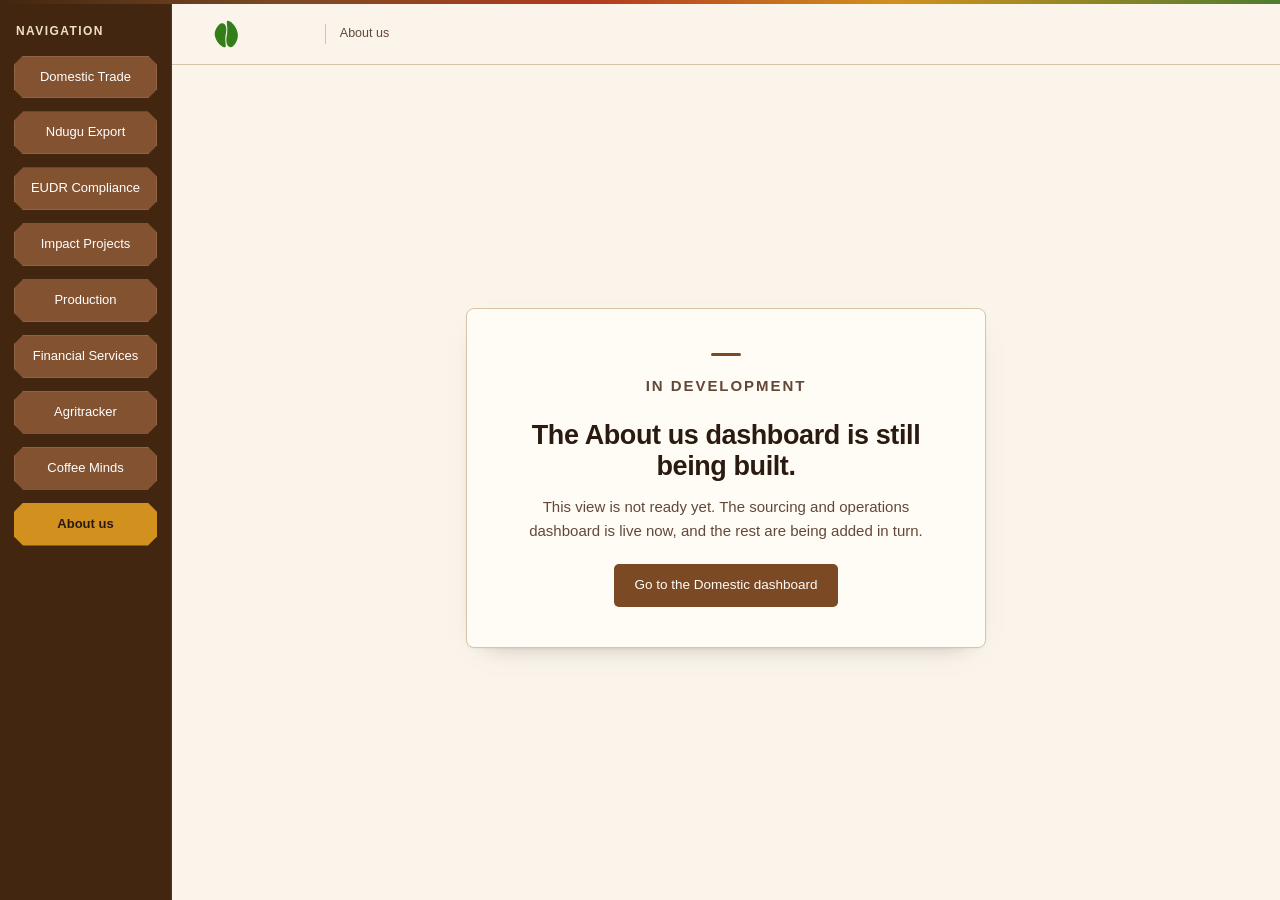
==== about.html @ 7e70872f "Update dashboard (2026-09-20)" ====
<!DOCTYPE html>
<html lang="en">
<head>
<meta charset="UTF-8">
<meta name="viewport" content="width=device-width, initial-scale=1.0">
<link rel="icon" href="favicon.svg" type="image/svg+xml">
<link rel="icon" href="favicon.ico" sizes="16x16 32x32" type="image/x-icon">
<link rel="apple-touch-icon" href="favicon.svg">
<title>About us | Ndugu Farmers Ltd</title>
<style>
  :root{
    --paper:#FAF4EA; --surface:#FFFCF6;
    --ink:#2A1A10; --ink-soft:#63483A; --ink-faint:#8A7059;
    --line:#EADCC7; --line-strong:#D8C4A6;
    --roast:#7B4A24; --roast-deep:#43260F; --honey:#D2911F;
    --nav-bg:#43260F; --nav-edge:#5A3618; --nav-title:#F0DFC7;
    --nav-btn:#835231; --nav-btn-hover:#8A5A34;
    --nav-btn-current:#D2911F; --nav-btn-current-ink:#2A1A10;
  }
  *{box-sizing:border-box;}
  body{
    margin:0; background:var(--paper); color:var(--ink);
    font-family:"Segoe UI","Segoe UI Web (West European)",-apple-system,BlinkMacSystemFont,"Helvetica Neue",Arial,sans-serif;
    font-size:15px; line-height:1.55; -webkit-font-smoothing:antialiased;
  }
  body::before{
    content:''; position:fixed; top:0; left:0; right:0; height:4px; z-index:60;
    background:linear-gradient(90deg,var(--roast-deep) 0%,var(--roast) 22%,#B23A1E 46%,var(--honey) 70%,#4E7C2E 100%);
  }
  .layout{display:flex; align-items:flex-start; min-height:100vh;}
  .layout-main{flex:1 1 auto; min-width:0; max-width:100%;}
  .sidenav{
    flex:0 0 172px; width:172px; align-self:stretch;
    position:sticky; top:4px; max-height:calc(100vh - 4px); overflow-y:auto;
    background:var(--nav-bg); border-right:1px solid var(--nav-edge);
    padding:16px 14px 28px; display:flex; flex-direction:column; gap:13px;
  }
  .sidenav-title{
    color:var(--nav-title); font-size:12px; font-weight:600;
    text-transform:uppercase; letter-spacing:0.12em; margin:0; padding:2px;
  }
  .navbtn{
    display:block; text-align:center; text-decoration:none;
    background:var(--nav-btn); color:#fff; font-size:13px; font-weight:500;
    line-height:1.3; padding:12px 6px; border:1px solid rgba(255,252,246,0.10);
    clip-path:polygon(9px 0, calc(100% - 9px) 0, 100% 9px, 100% calc(100% - 9px),
                      calc(100% - 9px) 100%, 9px 100%, 0 calc(100% - 9px), 0 9px);
    transition:background .15s ease;
  }
  .navbtn:hover{background:var(--nav-btn-hover);}
  .navbtn:focus-visible{outline:none; box-shadow:inset 0 0 0 2px #fff;}
  .navbtn[aria-current="page"]{
    background:var(--nav-btn-current); color:var(--nav-btn-current-ink);
    font-weight:600; border-color:transparent;
  }
  @media (prefers-reduced-motion:reduce){ .navbtn{transition:none;} }
  @media (max-width:900px){
    .layout{flex-direction:column;}
    .sidenav{
      position:static; width:auto; max-height:none; flex:0 0 auto; align-self:auto;
      flex-direction:row; align-items:center; gap:10px; overflow-x:auto;
      /* min-width:0 is what makes that overflow-x actually scroll: without it
         the rail sizes to all nine buttons and widens the page instead. */
      min-width:0; max-width:100%;
      padding:12px 16px; border-right:none; border-bottom:1px solid var(--nav-edge);
    }
    .sidenav-title{display:none;}
    .navbtn{flex:0 0 auto; padding:10px 16px; white-space:nowrap;}
  }

  header.topbar{
    position:sticky; top:4px; z-index:50;
    background:rgba(250,244,234,0.94); backdrop-filter:blur(10px);
    border-bottom:1px solid var(--line-strong);
  }
  .topbar-inner{
    max-width:1320px; margin:0 auto; padding:16px 32px;
    display:flex; align-items:center; gap:14px;
  }
  .brand-mark{height:28px; width:auto; flex:none;}
  .brand-text{
    border-left:1px solid var(--line-strong); padding-left:14px;
    font-size:12.5px; color:var(--ink-soft);
  }

  .stage{
    max-width:1320px; margin:0 auto; padding:0 32px;
    display:flex; align-items:center; justify-content:center;
    min-height:calc(100vh - 66px);
  }
  .card{
    max-width:520px; width:100%; text-align:center;
    background:var(--surface); border:1px solid var(--line-strong);
    border-radius:8px; padding:44px 40px 40px;
    box-shadow:0 1px 2px rgba(42,26,16,0.04), 0 10px 26px -20px rgba(42,26,16,0.55);
  }
  .rule{width:30px; height:3px; border-radius:2px; background:var(--roast); margin:0 auto 18px;}
  .eyebrow{
    font-family:"Segoe UI","Segoe UI Web (West European)",-apple-system,BlinkMacSystemFont,"Helvetica Neue",Arial,sans-serif; font-size:11px; font-weight:600;
    letter-spacing:0.13em; text-transform:uppercase; color:var(--ink-faint);
    margin:0 0 10px;
  }
  h1{font-size:27px; line-height:1.18; font-weight:700; letter-spacing:-0.015em; margin:0 0 12px;}
  .card p{margin:0 0 22px; color:var(--ink-soft); font-size:15px;}
  .back{
    display:inline-block; text-decoration:none;
    background:var(--roast); color:#FFFCF6;
    font-size:13.5px; font-weight:500; padding:11px 20px; border-radius:5px;
    transition:background .15s ease;
  }
  .back:hover{background:#8A5A34;}
  .back:focus-visible{outline:2px solid var(--roast); outline-offset:2px;}
  @media (prefers-reduced-motion:reduce){ .back{transition:none;} }
  @media (max-width:900px){ .stage{min-height:auto; padding:56px 18px 72px;} }
</style>
</head>
<body>

<div class="layout">

<nav class="sidenav" aria-label="Dashboards">
  <p class="sidenav-title">Navigation</p>
  <a class="navbtn" href="index.html">Domestic Trade</a>
  <a class="navbtn" href="export.html">Ndugu Export</a>
  <a class="navbtn" href="eudr.html">EUDR Compliance</a>
  <a class="navbtn" href="impact.html">Impact Projects</a>
  <a class="navbtn" href="production.html">Production</a>
  <a class="navbtn" href="finance.html">Financial Services</a>
  <a class="navbtn" href="agritracker.html">Agritracker</a>
  <a class="navbtn" href="coffee.html">Coffee Minds</a>
  <a class="navbtn" href="about.html" aria-current="page">About us</a>
</nav>

<div class="layout-main">

<header class="topbar">
  <div class="topbar-inner">
    <svg class="brand-mark" viewBox="0 0 1080 283.07" xmlns="http://www.w3.org/2000/svg" aria-label="Ndugu"><path fill="#347e19" d="M240.49,8.16c23.92,0,77.27,38.63,98.88,117.28,18.77,68.29-39.55,149.46-67.6,149.46-58.41,0-45.53-94.28-43.23-104.85C251.07,79.45,214.74,8.16,240.49,8.16Z"/><path fill="#347e19" d="M211,274.9c-23.92,0-77.27-35.1-98.88-106.55-18.77-62.06,39.55-135.81,67.6-135.81,58.41,0,45.53,85.66,43.23,95.27C200.41,210.13,236.74,274.9,211,274.9Z"/></svg>
    <div class="brand-text">About us</div>
  </div>
</header>

<main class="stage">
  <div class="card">
    <div class="rule"></div>
    <p class="eyebrow">In development</p>
    <h1>The About us dashboard is still being built.</h1>
    <p>This view is not ready yet. The sourcing and operations dashboard is live now, and the rest are being added in turn.</p>
    <a class="back" href="index.html">Go to the Domestic dashboard</a>
  </div>
</main>

</div><!-- /.layout-main -->
</div><!-- /.layout -->

<!-- ndugu:analytics -->
<!-- Visit counting. No cookie, no localStorage, no fingerprinting;
     figures are private to the Ndugu Cloudflare account. Managed by
     scripts/sync_analytics.py: edits here are overwritten. -->
<!-- Cloudflare Web Analytics --><script type='module' src='https://static.cloudflareinsights.com/beacon.min.js' data-cf-beacon='{"token": "667a8f6b0e6244bab958af8756cef50b"}'></script><!-- End Cloudflare Web Analytics -->
<!-- /ndugu:analytics -->
</body>
</html>
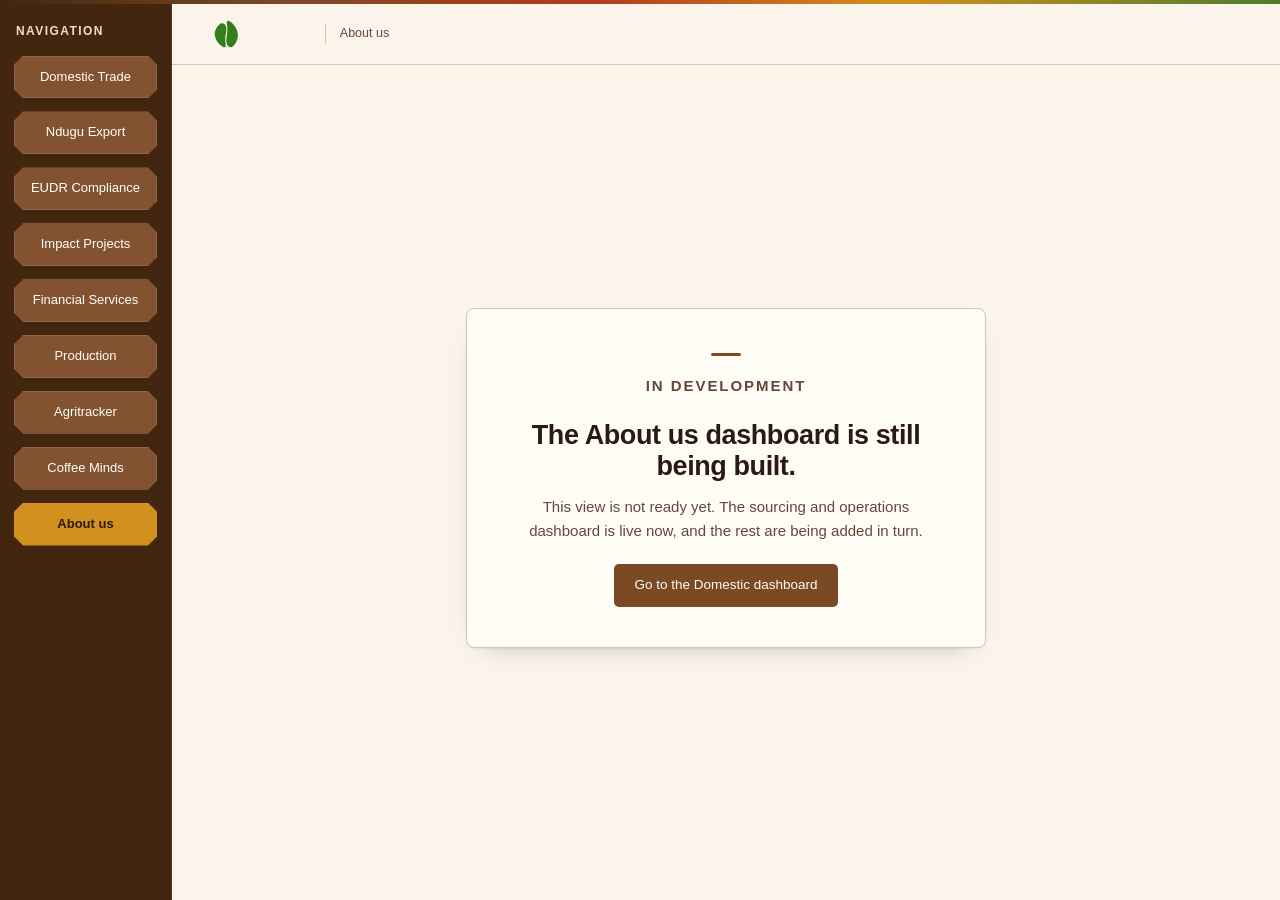
==== commit 60e8e3c8: "Update dashboard (2026-09-21)" ====
--- a/about.html
+++ b/about.html
@@ -124,8 +124,8 @@
   <a class="navbtn" href="export.html">Ndugu Export</a>
   <a class="navbtn" href="eudr.html">EUDR Compliance</a>
   <a class="navbtn" href="impact.html">Impact Projects</a>
+  <a class="navbtn" href="finance.html">Financial Services</a>
   <a class="navbtn" href="production.html">Production</a>
-  <a class="navbtn" href="finance.html">Financial Services</a>
   <a class="navbtn" href="agritracker.html">Agritracker</a>
   <a class="navbtn" href="coffee.html">Coffee Minds</a>
   <a class="navbtn" href="about.html" aria-current="page">About us</a>
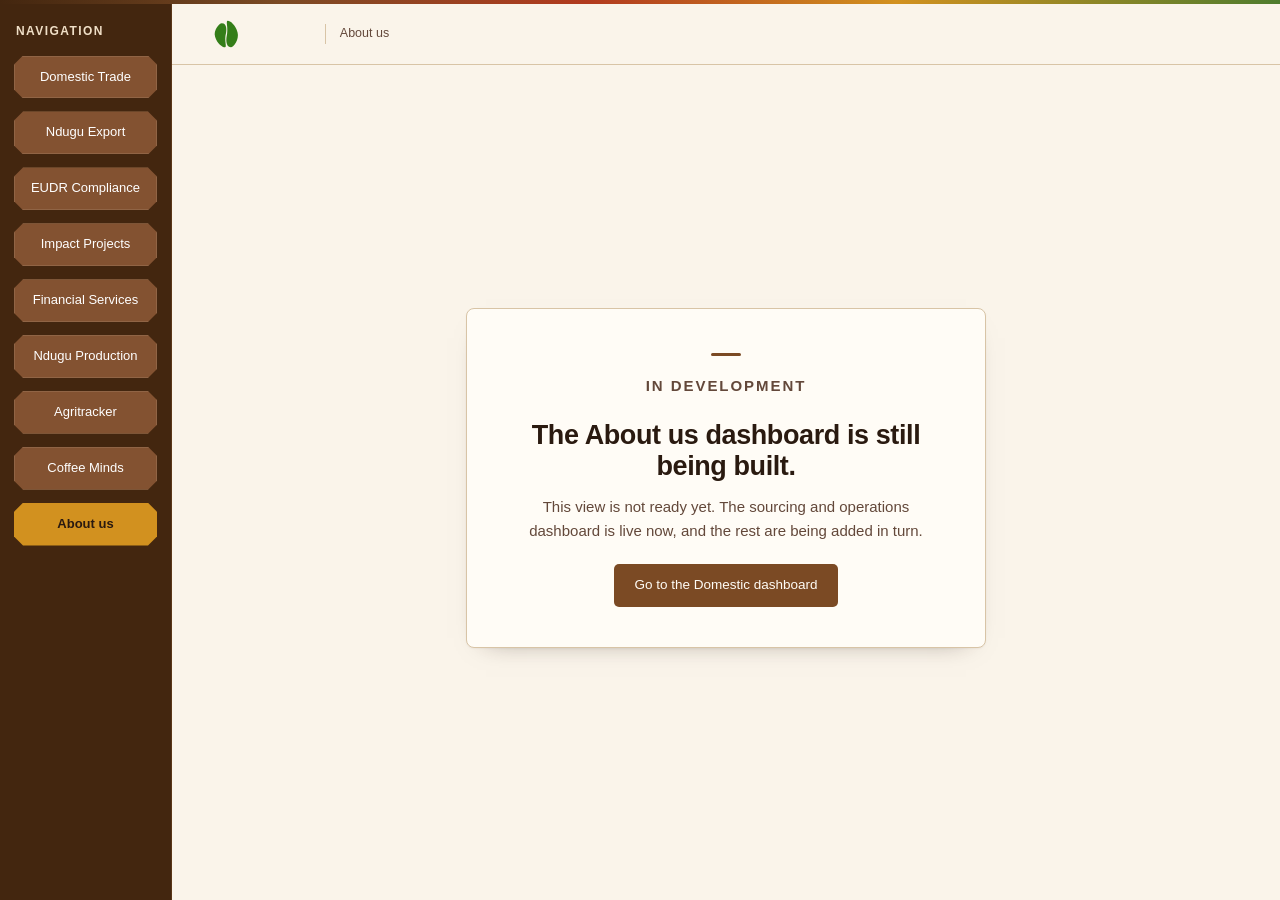
==== commit 6c97f881: "Update dashboard (2026-09-21)" ====
--- a/about.html
+++ b/about.html
@@ -125,7 +125,7 @@
   <a class="navbtn" href="eudr.html">EUDR Compliance</a>
   <a class="navbtn" href="impact.html">Impact Projects</a>
   <a class="navbtn" href="finance.html">Financial Services</a>
-  <a class="navbtn" href="production.html">Production</a>
+  <a class="navbtn" href="production.html">Ndugu Production</a>
   <a class="navbtn" href="agritracker.html">Agritracker</a>
   <a class="navbtn" href="coffee.html">Coffee Minds</a>
   <a class="navbtn" href="about.html" aria-current="page">About us</a>
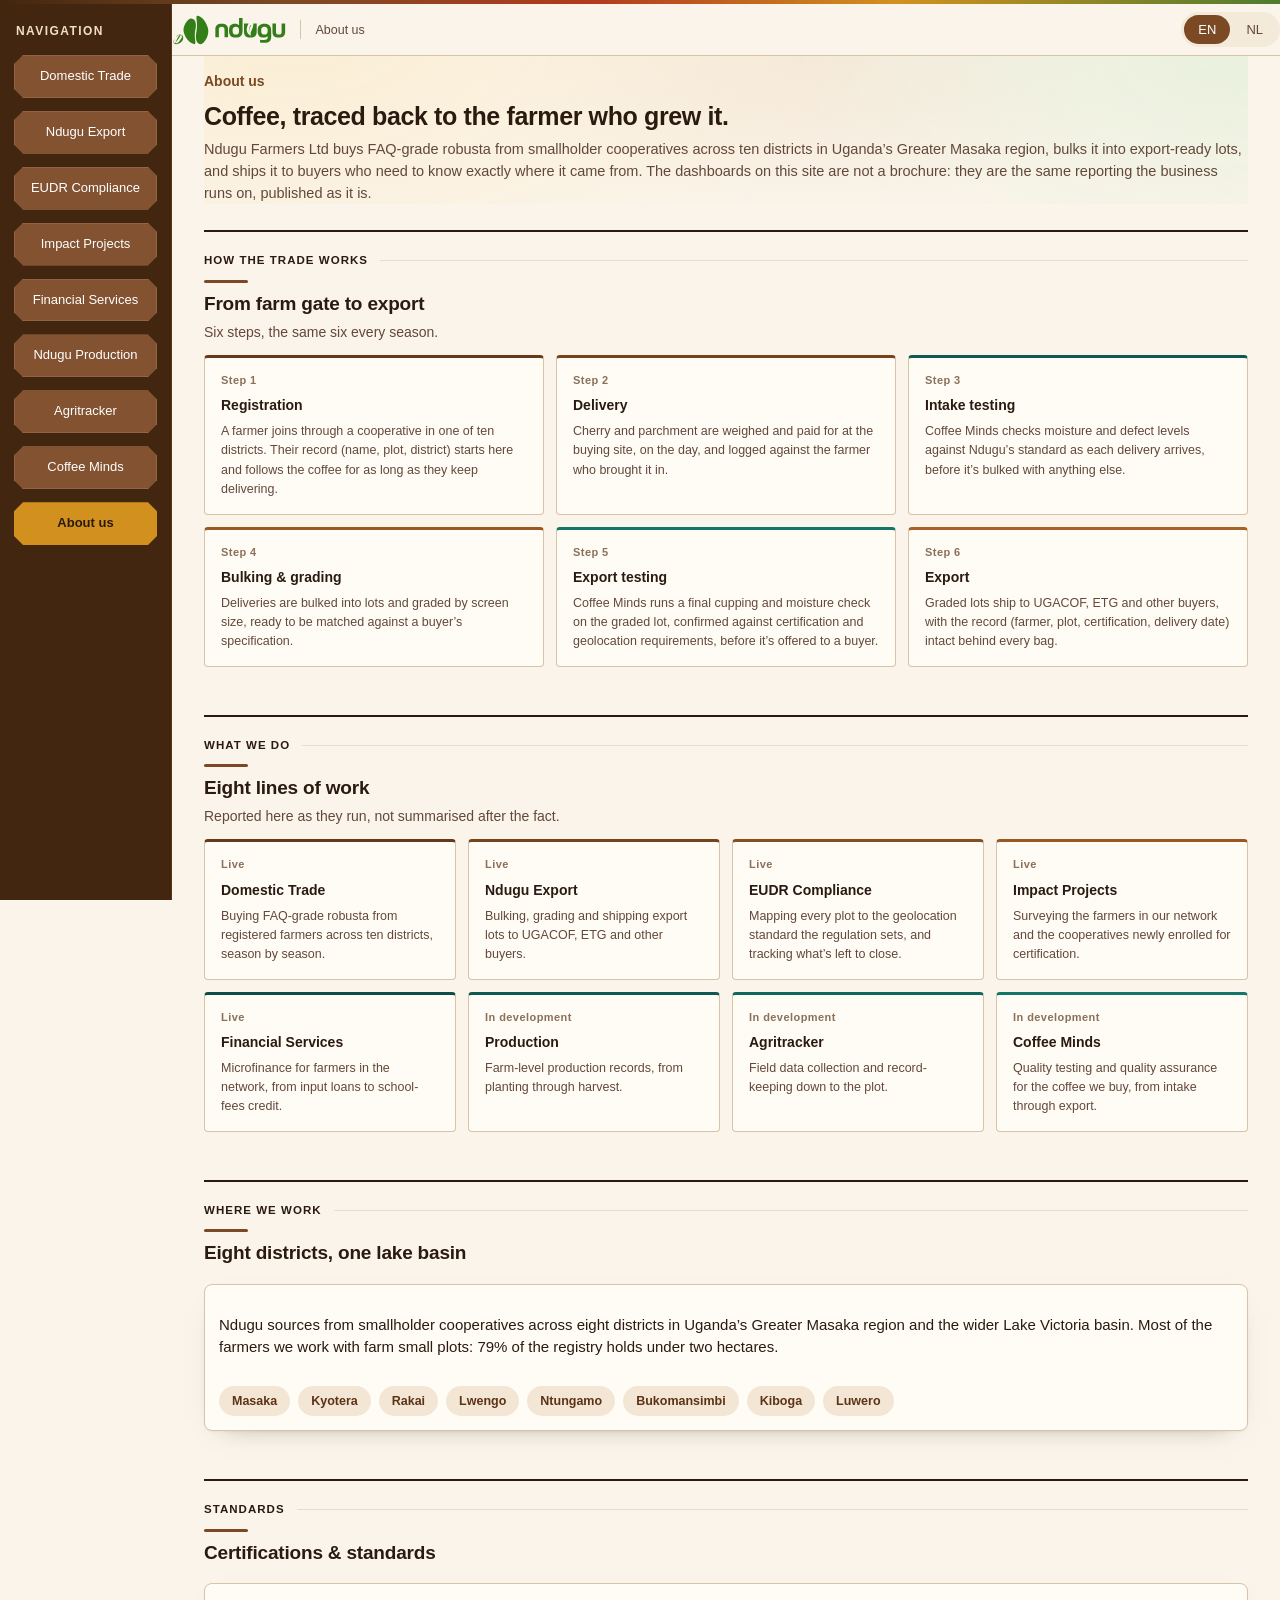
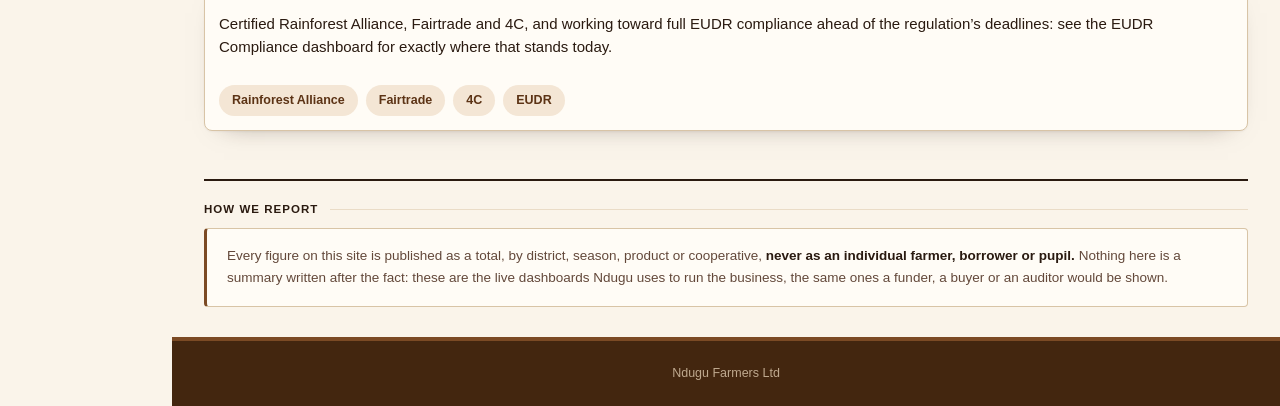
==== commit 6ba19966: "Update dashboard (2026-09-22)" ====
--- a/about.html
+++ b/about.html
@@ -6,112 +6,632 @@
 <link rel="icon" href="favicon.svg" type="image/svg+xml">
 <link rel="icon" href="favicon.ico" sizes="16x16 32x32" type="image/x-icon">
 <link rel="apple-touch-icon" href="favicon.svg">
-<title>About us | Ndugu Farmers Ltd</title>
+<title>Ndugu Farmers Ltd | About us</title>
 <style>
   :root{
-    --paper:#FAF4EA; --surface:#FFFCF6;
-    --ink:#2A1A10; --ink-soft:#63483A; --ink-faint:#8A7059;
-    --line:#EADCC7; --line-strong:#D8C4A6;
-    --roast:#7B4A24; --roast-deep:#43260F; --honey:#D2911F;
-    --nav-bg:#43260F; --nav-edge:#5A3618; --nav-title:#F0DFC7;
-    --nav-btn:#835231; --nav-btn-hover:#8A5A34;
-    --nav-btn-current:#D2911F; --nav-btn-current-ink:#2A1A10;
+    /* --- surfaces: raw parchment, cream, unbleached paper --- */
+    --paper:#FAF4EA;
+    --surface:#FFFCF6;
+    --surface-sunk:#F4EADA;
+    /* --- ink: espresso --- */
+    --ink:#2A1A10;
+    --ink-soft:#63483A;
+    --ink-faint:#8A7059;
+    --line:#EADCC7;
+    --line-strong:#D8C4A6;
+    /* --- roasted bean: the primary --- */
+    --roast:#7B4A24;
+    --roast-deep:#43260F;
+    --roast-light:#A97244;
+    --roast-wash:#F4E6D5;
+    /* --- leaf: the growing side --- */
+    --leaf:#4E7C2E;
+    --leaf-light:#7FA84A;
+    --leaf-wash:#E9F1DD;
+    /* --- coffee cherry --- */
+    --cherry:#B23A1E;
+    --cherry-wash:#F9E3D9;
+    /* --- golden harvest --- */
+    --honey:#D2911F;
+    --honey-wash:#FBEED4;
+    /* --- supporting --- */
+    --teal:#2C7A83;
+    --olive:#8C9A3B;
+    --clay:#9C5230;
+    /* Side navigation: drawn from the page's own palette: the rail is the
+       same espresso as the footer, so the dashboard sits framed between them.
+       Contrast (white on button 6.5:1, espresso on honey 6.2:1) is above AA. */
+    --nav-bg:#43260F;
+    --nav-edge:#5A3618;
+    --nav-title:#F0DFC7;
+    --nav-btn:#835231;
+    --nav-btn-hover:#8A5A34;
+    --nav-btn-current:#D2911F;
+    --nav-btn-current-ink:#2A1A10;
+    /* KPI tile gradients. Every stop was checked for white-text contrast
+       rather than picked by eye. Saturation is pushed well above the base
+       palette (leaf 0.46 -> 0.68, teal 0.50 -> 0.75) to make the row carry, but
+       each hue is then darkened only as far as it must be for white text to
+       clear 4.5:1. Full saturation passes too, and looks like neon rather than
+       coffee, so it was not used. The tiles are the loudest thing on the page;
+       unreadable labels on them would be the most visible possible mistake. */
+    --tile-leaf:linear-gradient(135deg,#458419 0%,#30610F 100%);   /* 4.60:1 */
+    --tile-honey:linear-gradient(135deg,#9F6B12 0%,#795109 100%);  /* 4.58:1 */
+    --tile-roast:linear-gradient(135deg,#AC642B 0%,#8D4E1D 100%);  /* 4.55:1 */
+    --tile-cherry:linear-gradient(135deg,#D24422 0%,#B13316 100%); /* 4.57:1 */
+    --tile-teal:linear-gradient(135deg,#14828E 0%,#0B606A 100%);   /* 4.55:1 */
+    --tile-olive:linear-gradient(135deg,#6E7D18 0%,#4F5A0D 100%);  /* 4.56:1 */
+
+    --radius-sm:4px;
+    --radius-md:8px;
+    --radius-lg:10px;
+    --shadow-pop:0 12px 30px -10px rgba(42,26,16,0.38);
+    --shadow-panel:0 1px 2px rgba(42,26,16,0.04), 0 10px 26px -20px rgba(42,26,16,0.55);
   }
   *{box-sizing:border-box;}
+  .kpi-value,.tile-value,.tile-foot,
+  table.leaderboard td.num,table.leaderboard th.num,
+  .district-row .qty,.district-detail b
+  {font-variant-numeric:tabular-nums; font-feature-settings:'tnum' 1;}
+  html{scroll-behavior:smooth;}
   body{
-    margin:0; background:var(--paper); color:var(--ink);
+    margin:0;
+    background:var(--paper);
+    color:var(--ink);
     font-family:"Segoe UI","Segoe UI Web (West European)",-apple-system,BlinkMacSystemFont,"Helvetica Neue",Arial,sans-serif;
-    font-size:15px; line-height:1.55; -webkit-font-smoothing:antialiased;
-  }
-  body::before{
-    content:''; position:fixed; top:0; left:0; right:0; height:4px; z-index:60;
-    background:linear-gradient(90deg,var(--roast-deep) 0%,var(--roast) 22%,#B23A1E 46%,var(--honey) 70%,#4E7C2E 100%);
-  }
+    font-size:15px;
+    line-height:1.5;
+    -webkit-font-smoothing:antialiased;
+  }
+    /* Power BI aligns figures with tabular numerals rather than a monospace
+     face. Segoe UI, Helvetica and Arial all ship fixed-width lining figures, so
+     columns still line up without a second typeface. */
+  .num{font-variant-numeric:tabular-nums; font-feature-settings:'tnum' 1;}
+  a{color:inherit;}
+  ::selection{background:var(--roast); color:#fff;}
+
+  /* ---------- Page frame: fixed side nav + the dashboard column ---------- */
   .layout{display:flex; align-items:flex-start; min-height:100vh;}
-  .layout-main{flex:1 1 auto; min-width:0; max-width:100%;}
+  .layout-main{flex:1 1 auto; min-width:0; max-width:100%;}   /* min-width:0 so grids can shrink */
+
   .sidenav{
     flex:0 0 172px; width:172px; align-self:stretch;
     position:sticky; top:4px; max-height:calc(100vh - 4px); overflow-y:auto;
-    background:var(--nav-bg); border-right:1px solid var(--nav-edge);
-    padding:16px 14px 28px; display:flex; flex-direction:column; gap:13px;
+    background:var(--nav-bg);
+    border-right:1px solid var(--nav-edge);
+    padding:16px 14px 28px;
+    display:flex; flex-direction:column; gap:13px;
   }
   .sidenav-title{
     color:var(--nav-title); font-size:12px; font-weight:600;
-    text-transform:uppercase; letter-spacing:0.12em; margin:0; padding:2px;
+    text-transform:uppercase; letter-spacing:0.12em;
+    padding:2px 2px 2px; margin:0;
   }
   .navbtn{
     display:block; text-align:center; text-decoration:none;
-    background:var(--nav-btn); color:#fff; font-size:13px; font-weight:500;
-    line-height:1.3; padding:12px 6px; border:1px solid rgba(255,252,246,0.10);
+    background:var(--nav-btn); color:#fff;
+    border:1px solid rgba(255,252,246,0.10);
+    font-size:13px; font-weight:500; line-height:1.3;
+    padding:12px 6px;
+    /* chamfered corners, matching the other dashboards' buttons */
     clip-path:polygon(9px 0, calc(100% - 9px) 0, 100% 9px, 100% calc(100% - 9px),
                       calc(100% - 9px) 100%, 9px 100%, 0 calc(100% - 9px), 0 9px);
     transition:background .15s ease;
   }
   .navbtn:hover{background:var(--nav-btn-hover);}
+  /* clip-path would crop a normal outline, so the focus ring is drawn inside */
   .navbtn:focus-visible{outline:none; box-shadow:inset 0 0 0 2px #fff;}
   .navbtn[aria-current="page"]{
     background:var(--nav-btn-current); color:var(--nav-btn-current-ink);
     font-weight:600; border-color:transparent;
   }
   @media (prefers-reduced-motion:reduce){ .navbtn{transition:none;} }
+
   @media (max-width:900px){
     .layout{flex-direction:column;}
     .sidenav{
       position:static; width:auto; max-height:none; flex:0 0 auto; align-self:auto;
-      flex-direction:row; align-items:center; gap:10px; overflow-x:auto;
-      /* min-width:0 is what makes that overflow-x actually scroll: without it
-         the rail sizes to all nine buttons and widens the page instead. */
+      flex-direction:row; align-items:center; gap:10px;
+      /* min-width:0 is what makes overflow-x:auto actually scroll here: without
+         it the rail sizes to all nine buttons and drags the page wider than the
+         viewport rather than scrolling inside itself. */
       min-width:0; max-width:100%;
-      padding:12px 16px; border-right:none; border-bottom:1px solid var(--nav-edge);
+      overflow-x:auto; padding:12px 16px;
+      border-right:none; border-bottom:1px solid var(--nav-edge);
     }
     .sidenav-title{display:none;}
     .navbtn{flex:0 0 auto; padding:10px 16px; white-space:nowrap;}
   }
 
+  /* ---------- Layout shell ---------- */
+  .shell{max-width:1320px; margin:0 auto; padding:0 32px;}
+  @media (max-width:900px){ .shell{padding:0 18px;} }
+
+  /* ---------- Header ---------- */
+  body::before{
+    content:''; position:fixed; top:0; left:0; right:0; height:4px; z-index:60;
+    background:linear-gradient(90deg,var(--roast-deep) 0%,var(--roast) 22%,var(--cherry) 46%,var(--honey) 70%,var(--leaf) 100%);
+  }
   header.topbar{
     position:sticky; top:4px; z-index:50;
-    background:rgba(250,244,234,0.94); backdrop-filter:blur(10px);
+    background:rgba(250,244,234,0.94);
+    backdrop-filter:blur(10px);
     border-bottom:1px solid var(--line-strong);
   }
   .topbar-inner{
-    max-width:1320px; margin:0 auto; padding:16px 32px;
-    display:flex; align-items:center; gap:14px;
-  }
-  .brand-mark{height:28px; width:auto; flex:none;}
-  .brand-text{
-    border-left:1px solid var(--line-strong); padding-left:14px;
-    font-size:12.5px; color:var(--ink-soft);
-  }
-
-  .stage{
-    max-width:1320px; margin:0 auto; padding:0 32px;
-    display:flex; align-items:center; justify-content:center;
-    min-height:calc(100vh - 66px);
-  }
-  .card{
-    max-width:520px; width:100%; text-align:center;
+    display:flex; align-items:center; justify-content:space-between;
+    padding:8px 0; gap:20px; flex-wrap:wrap;
+  }
+  .brand{display:flex; align-items:center; gap:14px;}
+  .brand-mark{height:30px; width:auto; flex:none;}
+  .brand-text{border-left:1px solid var(--line-strong); padding-left:14px;}
+  .brand-text .role{font-size:12.5px; color:var(--ink-soft); margin-top:1px;}
+
+  .filterbar{display:flex; align-items:center; gap:18px; flex-wrap:wrap;}
+  .pillgroup{display:flex; background:var(--surface-sunk); border-radius:999px; padding:3px; gap:2px;}
+  .pill{
+    border:none; background:transparent; padding:7px 14px; border-radius:999px;
+    font-family:"Segoe UI","Segoe UI Web (West European)",-apple-system,BlinkMacSystemFont,"Helvetica Neue",Arial,sans-serif; font-size:13px; font-weight:500; color:var(--ink-soft);
+    cursor:pointer; transition:background .15s ease, color .15s ease;
+  }
+  .pill.active{background:var(--roast); color:#fff;}
+  .pill:not(.active):hover{color:var(--ink);}
+  .asof{font-size:12px; color:var(--ink-faint); white-space:nowrap;}
+
+  /* ---------- Section scaffolding ---------- */
+  section{padding:22px 0;}
+  section + section{border-top:1px solid var(--line);}
+  /* Part rails split the page into the two runs it actually serves: the
+     scale-and-impact read at the top, the operating detail below it. */
+  .part-rail{
+    display:flex; align-items:center; gap:12px;
+    margin:26px 0 0 0; padding-top:20px; border-top:2px solid var(--ink);
+  }
+  .part-rail span{
+    font-size:11.5px; font-weight:700; letter-spacing:.09em;
+    text-transform:uppercase; color:var(--ink); white-space:nowrap;
+  }
+  .part-rail::after{content:''; flex:1 1 auto; height:1px; background:var(--line);}
+  .part-rail + section{border-top:none; padding-top:10px;}
+  .section-head{
+    display:grid; grid-template-columns:repeat(12,minmax(0,1fr));
+    gap:24px; align-items:end; margin-bottom:12px;
+  }
+  .section-head > div:first-child{grid-column:span 8; min-width:0;}
+  .section-head h2{font-size:19px; margin:0 0 4px 0; font-weight:700; letter-spacing:-0.01em;}
+  .section-head h2::before{
+    content:''; display:block; width:44px; height:3px; border-radius:2px;
+    background:var(--roast); margin-bottom:7px;
+  }
+  .section-head p{margin:0; color:var(--ink-soft); font-size:14px; max-width:62ch;}
+  .section-tag{grid-column:span 4; align-self:end; font-size:12.5px; color:var(--ink-faint); text-align:right;}
+  @media (max-width:980px){
+    .section-head > div:first-child, .section-tag{grid-column:1 / -1;}
+    .section-tag{text-align:left;}
+  }
+
+  /* ---------- Hero ---------- */
+  .hero{
+    padding-top:20px; padding-bottom:0; border-top:none;
+    background:
+      radial-gradient(ellipse 900px 460px at 8% -14%, var(--honey-wash) 0%, transparent 64%),
+      radial-gradient(ellipse 760px 400px at 100% -4%, var(--leaf-wash) 0%, transparent 60%),
+      radial-gradient(ellipse 520px 300px at 58% -18%, var(--roast-wash) 0%, transparent 66%);
+    margin-top:-1px;
+  }
+  .hero-head{margin-bottom:14px;}
+  /* the figure column is far taller than the badges; centring stops a dead
+     band opening up above them */
+  /* these sit before .hero h1 / .hero p.lede in the cascade, so they need
+     enough specificity to win rather than relying on source order */
+  .hero .hero-head h1{max-width:none;}
+  .hero .hero-head p.lede{max-width:none;}
+  .hero-eyebrow{font-size:14px; color:var(--roast); font-weight:600; margin:0 0 10px 0;}
+  .hero h1{font-size:25px; line-height:1.12; margin:0 0 9px 0; font-weight:700; letter-spacing:-0.015em; max-width:18ch;}
+  .hero p.lede{font-size:14.5px; color:var(--ink-soft); max-width:56ch; margin:0;}
+
+
+  /* ---------- Tile rows ----------
+     Row one (context) and row two (metrics) share one tile component so the
+     head of the page reads as a single grid. Row one runs deeper in tone than
+     row two, which gives the hierarchy without introducing another shape. */
+  .tilerow{
+    display:grid; grid-template-columns:repeat(12,minmax(0,1fr));
+    gap:10px; margin-top:14px;
+  }
+  @media (max-width:1100px){ .tilerow{grid-template-columns:repeat(6,minmax(0,1fr));} }
+  @media (max-width:640px){ .tilerow{grid-template-columns:repeat(2,minmax(0,1fr));} }
+  /* Four-tile pages (export, EUDR) spread across the same twelve columns. */
+  .tilerow-4 .tile{grid-column:span 3;}
+  @media (max-width:1100px){ .tilerow-4 .tile{grid-column:span 3;} }
+  @media (max-width:640px){ .tilerow-4 .tile{grid-column:span 2;} }
+  .tile{
+    grid-column:span 2; min-width:0;
+    padding:13px 15px 13px; border-radius:var(--radius-lg);
+    background:var(--tile-roast); color:#fff;
+    box-shadow:0 1px 2px rgba(42,26,16,.10), 0 8px 18px -14px rgba(42,26,16,.55);
+    display:flex; flex-direction:column; justify-content:flex-start;
+  }
+  /* Row one is the network: who and what Ndugu is. It runs dark to light left
+     to right in the roast family, so the reading order is carried by tone as
+     well as position. Row two below does the same in teal. Every step is set
+     against a 4.5:1 contrast floor for white text, and the two rows share
+     their endpoints with the export dashboard so the pages read as one set. */
+  .tile-lead{background:linear-gradient(135deg,#663A18 0%,#4A2A11 100%);} /* 9.6:1 */
+  .tile-a{background:linear-gradient(135deg,#72401B 0%,#522E13 100%);}    /* 8.5:1 */
+  .tile-b{background:linear-gradient(135deg,#7E481E 0%,#5B3415 100%);}    /* 7.4:1 */
+  .tile-c{background:linear-gradient(135deg,#8C4F21 0%,#653918 100%);}    /* 6.5:1 */
+  .tile-d{background:linear-gradient(135deg,#9B5824 0%,#703F1A 100%);}    /* 5.5:1 */
+  .tile-e{background:linear-gradient(135deg,#AA6128 0%,#7B461D 100%);}    /* 4.7:1 */
+  .tile{position:relative;}
+  /* Top-right, low opacity: it should read as texture on the tile, not as a
+     second thing to look at. aria-hidden, because the label already says what
+     the tile is and a screen reader repeating it adds nothing. */
+  .tile-icon{
+    position:absolute; top:12px; right:13px; width:18px; height:18px;
+    color:#fff; opacity:.45; pointer-events:none;
+  }
+  .kpi-cell{position:relative;}
+  .kpi-cell .tile-icon{top:9px; right:10px; width:20px; height:20px; opacity:.28;}
+  .tile-label, .kpi-label{padding-right:26px; min-height:1.5em;}
+  .tile-label{
+    font-size:12px; font-weight:500; margin:0 0 6px 0;
+    color:rgba(255,255,255,.82); line-height:1.35;
+  }
+  .tile-value{
+    font-size:23px; font-weight:700; color:#fff; line-height:1.12;
+    font-variant-numeric:tabular-nums; overflow-wrap:break-word;
+  }
+  .tile-lead .tile-value{font-size:26px;}
+  .tile-value-sm{font-size:15px; line-height:1.3;}
+  .tile-foot{font-size:12.5px; color:rgba(255,255,255,.72); margin-top:5px; font-weight:400;}
+
+  /* ---------- KPI tiles ----------
+     Six saturated tiles rather than one bordered ledger strip. Each is its own
+     card so the row reads at a glance from across a room, which is what a
+     dashboard's headline numbers are for. Padding is deliberately tight: the
+     whole point of the change was to get more of the page above the fold. */
+  .kpi-strip{
+    margin-top:10px;
+    display:grid; grid-template-columns:repeat(6,minmax(0,1fr)); gap:10px;
+  }
+  @media (max-width:1100px){ .kpi-strip{grid-template-columns:repeat(3,minmax(0,1fr));} }
+  @media (max-width:560px){ .kpi-strip{grid-template-columns:repeat(2,minmax(0,1fr));} }
+  .kpi-cell{
+    padding:13px 15px 13px; border-radius:var(--radius-lg);
+    background:var(--tile-roast); color:#fff; min-width:0;
+    box-shadow:0 1px 2px rgba(42,26,16,.10), 0 8px 18px -14px rgba(42,26,16,.55);
+  }
+  /* Row two is performance: what the network produced and what it was paid.
+     Same dark-to-light progression as row one, in the second family. */
+  .kpi-cell:nth-child(6n+1){background:linear-gradient(135deg,#0D4D45 0%,#093832 100%);} /* 9.7:1 */
+  .kpi-cell:nth-child(6n+2){background:linear-gradient(135deg,#0E564D 0%,#0A3E37 100%);} /* 8.5:1 */
+  .kpi-cell:nth-child(6n+3){background:linear-gradient(135deg,#106056 0%,#0B453E 100%);} /* 7.4:1 */
+  .kpi-cell:nth-child(6n+4){background:linear-gradient(135deg,#116A5F 0%,#0C4D44 100%);} /* 6.5:1 */
+  .kpi-cell:nth-child(6n+5){background:linear-gradient(135deg,#137568 0%,#0E554B 100%);} /* 5.6:1 */
+  .kpi-cell:nth-child(6n+6){background:linear-gradient(135deg,#158173 0%,#0F5D53 100%);} /* 4.8:1 */
+  .kpi-label{
+    font-size:11.5px; font-weight:500; margin:0 0 3px 0;
+    color:rgba(255,255,255,.88); letter-spacing:.01em;
+    white-space:nowrap; overflow:hidden; text-overflow:ellipsis;
+  }
+  .kpi-value{
+    font-family:"Segoe UI","Segoe UI Web (West European)",-apple-system,BlinkMacSystemFont,"Helvetica Neue",Arial,sans-serif; font-size:23px; font-weight:700; color:#fff;
+    line-height:1.12; overflow-wrap:break-word;
+  }
+  @media (max-width:560px){ .kpi-value{font-size:19px;} }
+  .kpi-value small{font-size:12px; font-weight:500; color:rgba(255,255,255,.75);}
+  /* On a coloured tile the up/down hues from the light theme have no contrast,
+     so the delta rides on the tile's own white at reduced opacity and the
+     arrow glyph carries the direction. */
+  .kpi-delta{
+    font-size:11.5px; margin-top:4px; display:flex; align-items:center; gap:4px;
+    color:rgba(255,255,255,.82);
+    white-space:nowrap; overflow:hidden; text-overflow:ellipsis;
+  }
+  .kpi-delta.up, .kpi-delta.down, .kpi-delta.flat{color:rgba(255,255,255,.82);}
+
+  /* ---------- KPI grid (twelve tiles, one story) ----------
+     Replaces the old two-row split with a single 4-column, 3-row grid: who
+     the network is (row 1) and how the season is moving (row 2) both run in
+     the teal/green family, so scale and activity read as one continuous
+     block; the closing row (org structure and credentials) switches to the
+     roast/brown family as a deliberate change of register. Each row still
+     lightens left to right within its family. */
+  .kpigrid{
+    display:grid; grid-template-columns:repeat(4,minmax(0,1fr));
+    gap:10px; margin-top:14px;
+  }
+  @media (max-width:900px){ .kpigrid{grid-template-columns:repeat(2,minmax(0,1fr));} }
+  @media (max-width:480px){ .kpigrid{grid-template-columns:1fr;} }
+  .kpigrid .tile{grid-column:span 1;}
+  /* Every stop below is one already validated elsewhere in this file (the
+     kpi-cell teal ramp and the tile-a..e roast ramp) — reused rather than
+     picked fresh, so the 4.5:1 white-text floor and the deuteranopia-safe
+     green stay intact without re-checking new hex. */
+  .kt1{background:linear-gradient(135deg,#0D4D45 0%,#093832 100%);} /* 9.7:1 */
+  .kt2{background:linear-gradient(135deg,#0E564D 0%,#0A3E37 100%);} /* 8.5:1 */
+  .kt3{background:linear-gradient(135deg,#106056 0%,#0B453E 100%);} /* 7.4:1 */
+  .kt4{background:linear-gradient(135deg,#116A5F 0%,#0C4D44 100%);} /* 6.5:1 */
+  .kt5{background:linear-gradient(135deg,#0E564D 0%,#0A3E37 100%);} /* 8.5:1 */
+  .kt6{background:linear-gradient(135deg,#106056 0%,#0B453E 100%);} /* 7.4:1 */
+  .kt7{background:linear-gradient(135deg,#116A5F 0%,#0C4D44 100%);} /* 6.5:1 */
+  .kt8{background:linear-gradient(135deg,#137568 0%,#0E554B 100%);} /* 5.6:1 */
+  .kt9{background:linear-gradient(135deg,#72401B 0%,#522E13 100%);} /* 8.5:1 */
+  .kt10{background:linear-gradient(135deg,#7E481E 0%,#5B3415 100%);} /* 7.4:1 */
+  .kt11{background:linear-gradient(135deg,#8C4F21 0%,#653918 100%);} /* 6.5:1 */
+  .kt12{background:linear-gradient(135deg,#9B5824 0%,#703F1A 100%);} /* 5.5:1 */
+
+  /* ---------- Generic panel ---------- */
+  .panel{
+    border:1px solid var(--line-strong); border-radius:var(--radius-md);
+    background:var(--surface); padding:14px; box-shadow:var(--shadow-panel);
+    display:flex; flex-direction:column; min-width:0;
+  }
+  .panel-title{font-size:14.5px; font-weight:600; margin:0 0 4px 0; min-height:1.4em;}
+  .panel-note{font-size:12.5px; color:var(--ink-faint); margin:0 0 8px 0; min-height:1.5em;}
+
+  /* ---------- Map section ---------- */
+  /* The map used to be the one section on the page with no card chrome —
+     every other panel, including the district ledger it sits beside, has a
+     border, a surface fill and a shadow. Giving it the same .panel treatment
+     plus its own title/note (matching the ledger's head) is what makes the
+     row read as two matching cards instead of a list beside a bare drawing. */
+  .map-panel{
+    position:relative; display:flex; flex-direction:column; min-width:0;
+    border:1px solid var(--line-strong); border-radius:var(--radius-md);
+    background:var(--surface); padding:14px; box-shadow:var(--shadow-panel);
+  }
+  /* A fixed height used to letterbox the map: at 420px tall the viewBox (a
+     near-square 900x943, 2.1deg lon by 2.2deg lat) only draws about 400px
+     wide, leaving 70-80px of bare parchment on each side of a col-6 track —
+     visible dead space rather than map. aspect-ratio matches the box to the
+     viewBox exactly instead, so the drawing fills the full column width with
+     nothing left over, and the column stays col-6, the same width as the
+     ledger beside it. The row is taller for it (roughly 600px on a typical
+     desktop width rather than 420), so the ledger's list below is no longer
+     capped to an old fixed height — .grid's align-items:stretch makes it
+     match the map, whichever is taller, same as it did before either panel
+     had an explicit height. Narrow viewports stack the two panels instead of
+     sitting them side by side, so nothing there needs to match a neighbour's
+     width; the map reverts to a plain fixed height there. */
+  .map-svg-wrap{
+    position:relative; width:100%; aspect-ratio:900/943;
+    border-radius:var(--radius-sm); overflow:hidden;
+    background:linear-gradient(180deg,var(--surface) 0%,var(--surface-sunk) 100%);
+    border:1px solid var(--line);
+  }
+  @media (max-width:980px){ .map-svg-wrap{aspect-ratio:auto; height:340px;} }
+  .map-svg-wrap svg{width:100%; height:100%; display:block;}
+  .map-tooltip{
+    position:absolute; pointer-events:none; z-index:10;
+    background:var(--ink); color:#fff; padding:9px 12px; border-radius:var(--radius-sm);
+    font-size:12.5px; line-height:1.45; box-shadow:var(--shadow-pop);
+    transform:translate(-50%,-115%); white-space:nowrap; opacity:0; transition:opacity .1s ease;
+  }
+  .map-tooltip strong{font-weight:600;}
+  .map-tooltip .num{color:#EBD6BC;}
+  .map-legend{display:flex; gap:18px; margin-top:10px; flex-wrap:wrap; font-size:12px; color:var(--ink-soft);}
+  .map-legend .item{display:flex; align-items:center; gap:6px;}
+  .map-legend .sw{width:11px; height:11px; border-radius:50%; flex:none;}
+
+  .district-ledger{
+    border:1px solid var(--line-strong); border-radius:var(--radius-md); background:var(--surface);
+    overflow:hidden; box-shadow:var(--shadow-panel); display:flex; flex-direction:column;
+    /* min-height:0 lets the list inside scroll instead of pushing this panel
+       taller than the map it sits beside; the two then end level. */
+    min-height:0;
+  }
+  /* flex-basis:0, not auto: the list's own row count must not feed into the
+     grid row's auto height, or an eleven-row list (taller than any map worth
+     drawing) would pull the map-panel card down to match it, leaving empty
+     space below the map instead of beside it. With a zero basis the ledger's
+     only contribution to that calculation is its header, so the map (sized
+     by aspect-ratio) is reliably what sets the row height, and this list
+     just grows to fill and scrolls within whatever that turns out to be —
+     the same relationship as before, just with the two panels' roles
+     swapped. Below 980px the two panels stack instead of sitting side by
+     side, so nothing here needs to match a neighbour's height; capped back
+     to a fixed scroll height there so one district-heavy list can't push the
+     page to an awkward length. */
+  #districtList{flex:1 1 0; overflow-y:auto; min-height:0;}
+  @media (max-width:980px){ #districtList{max-height:382px;} }
+  .district-ledger-head{padding:14px 16px 10px; border-bottom:1px solid var(--line);}
+  .district-row{
+    display:grid; grid-template-columns:1fr auto auto; gap:12px; align-items:center;
+    padding:6px 16px; border-bottom:1px solid var(--line); cursor:pointer;
+    transition:background .12s ease;
+  }
+  .district-row:last-child{border-bottom:none;}
+  .district-row:nth-child(even){background:var(--surface-sunk);}
+  .district-row:hover{background:var(--roast-wash);}
+  .district-row.selected{background:var(--roast-wash); box-shadow:inset 3px 0 0 var(--roast);}
+  .district-row .name{font-size:13.5px; font-weight:500; line-height:1.35;}
+  .district-row .sub{font-size:11.5px; color:var(--ink-faint); margin-top:1px; line-height:1.35;}
+  .district-row .bar-track{width:64px; height:5px; background:var(--surface-sunk); border-radius:3px; overflow:hidden; justify-self:end;}
+  .district-row .bar-fill{height:100%; background:linear-gradient(90deg,var(--roast) 0%,var(--roast-light) 100%);}
+  .district-row .qty{font-family:"Segoe UI","Segoe UI Web (West European)",-apple-system,BlinkMacSystemFont,"Helvetica Neue",Arial,sans-serif; font-size:13px; text-align:right; min-width:64px;}
+  .district-detail{padding:12px 16px; border-top:1px solid var(--line); background:var(--surface-sunk); font-size:12.5px; color:var(--ink-soft);}
+  .district-detail b{color:var(--ink); font-family:"Segoe UI","Segoe UI Web (West European)",-apple-system,BlinkMacSystemFont,"Helvetica Neue",Arial,sans-serif; font-weight:600;}
+
+  /* ---------- Chart toggle ---------- */
+  .toggle-row{display:flex; align-items:center; justify-content:space-between; margin-bottom:12px; flex-wrap:wrap; gap:14px;}
+  .seg{display:inline-flex; border:1px solid var(--line-strong); border-radius:var(--radius-sm); overflow:hidden;}
+  .seg button{
+    border:none; background:var(--surface); padding:8px 16px; font-family:"Segoe UI","Segoe UI Web (West European)",-apple-system,BlinkMacSystemFont,"Helvetica Neue",Arial,sans-serif;
+    font-size:13px; font-weight:500; color:var(--ink-soft); cursor:pointer; border-right:1px solid var(--line-strong);
+  }
+  .seg button:last-child{border-right:none;}
+  .seg button.active{background:var(--roast); color:#fff;}
+  /* flex-basis 0 keeps the canvas from feeding its own height back into the row */
+  .chart-box{position:relative; flex:1 1 0%; min-height:225px;}
+  .chart-box.short{min-height:180px;}
+  .chart-box canvas{position:absolute; left:0; top:0;}
+  .insight-line{
+    margin-top:9px; padding:8px 12px; background:var(--honey-wash); border-radius:var(--radius-sm);
+    font-size:13px; color:#5C3A15; border-left:3px solid var(--honey);
+  }
+  .insight-line b{font-family:"Segoe UI","Segoe UI Web (West European)",-apple-system,BlinkMacSystemFont,"Helvetica Neue",Arial,sans-serif; font-weight:600;}
+
+  /* ---------- 12-column layout grid ----------
+     Every row on the page sits on the same twelve columns with the same 24px
+     gutter, so panel edges line up vertically all the way down. Two-panel rows
+     split 6/6 (map, chart pairs); everything else spans 12.
+     minmax(0,1fr) stops a responsive canvas from forcing its column wider. */
+  .grid{
+    display:grid; grid-template-columns:repeat(12,minmax(0,1fr));
+    gap:14px; align-items:stretch;
+  }
+  .col-4{grid-column:span 4;}
+  .col-5{grid-column:span 5;}
+  .col-6{grid-column:span 6;}
+  .col-7{grid-column:span 7;}
+  .col-8{grid-column:span 8;}
+  .col-12{grid-column:span 12;}
+  /* A grid item defaults to min-width:auto, which is its CONTENT width, so a
+     wide table or a fixed-width canvas inside one pushes the whole page wider
+     than the viewport instead of scrolling within its own panel. */
+  .grid > [class*="col-"]{min-width:0;}
+  @media (max-width:980px){ .grid > [class*="col-"]{grid-column:1 / -1;} }
+
+  table.leaderboard{
+    width:100%; border-collapse:separate; border-spacing:0; font-size:13.5px;
+    table-layout:fixed; border:1px solid var(--line-strong);
+    border-radius:var(--radius-sm); overflow:hidden;
+  }
+  table.leaderboard th{
+    text-align:left; font-size:11px; font-weight:600; color:#F0DFC7;
+    background:var(--roast-deep);
+    padding:9px 14px; text-transform:uppercase; letter-spacing:0.07em; white-space:nowrap;
+  }
+  table.leaderboard td{
+    padding:8px 14px; border-bottom:1px solid var(--line);
+    white-space:nowrap; overflow:hidden; text-overflow:ellipsis;
+  }
+  /* Alternating rows. The stripe is the palette's own parchment rather than a
+     grey, so it reads as part of the theme instead of a browser default. */
+  table.leaderboard tbody tr:nth-child(odd){background:var(--surface);}
+  table.leaderboard tbody tr:nth-child(even){background:var(--surface-sunk);}
+  table.leaderboard tbody tr:last-child td{border-bottom:none;}
+  table.leaderboard tbody tr:hover{background:var(--roast-wash);}
+  table.leaderboard td.num, table.leaderboard th.num{text-align:right; font-variant-numeric:tabular-nums;}
+  table.leaderboard td.name{font-weight:500;}
+  /* A code is an identifier, not a quantity, so it stays left-aligned under a
+     left-aligned header. It keeps tabular figures so the codes stack evenly. */
+  table.leaderboard td.code{
+    text-align:left; font-variant-numeric:tabular-nums; letter-spacing:.01em;
+  }
+  /* A rule down the left of the first data column, so the eye has a rail to
+     follow across a wide row. */
+  table.leaderboard td.rank{
+    color:var(--ink-faint); font-variant-numeric:tabular-nums;
+    box-shadow:inset 3px 0 0 var(--roast-wash);
+  }
+  table.leaderboard tbody tr:hover td.rank{box-shadow:inset 3px 0 0 var(--roast);}
+  /* Unconditional rather than only under 820px: the table has a 660px floor,
+     so any container narrower than that has to scroll it, and min-width:0 lets
+     the container shrink far enough for that to happen. */
+  .leaderboard-scroll{overflow-x:auto; min-width:0;}
+  @media (max-width:820px){ table.leaderboard{min-width:660px;} }
+
+  /* ---------- Footer ---------- */
+  footer{
+    margin-top:22px; padding:24px 0 30px; font-size:12.5px; line-height:1.7;
+    background:var(--roast-deep); color:#BFA98F;
+    border-top:4px solid var(--roast);
+  }
+  footer .fgrid{display:grid; grid-template-columns:1fr; gap:40px;}
+  footer h4{font-size:12.5px; color:#F0DFC7; font-weight:600; margin:0 0 8px 0; letter-spacing:0.02em;}
+
+  .vis-hidden{display:none !important;}
+
+  /* ---------- boot states (before data.json arrives) ---------- */
+  .boot{
+    max-width:640px; margin:0 auto; padding:96px 24px 120px; text-align:center;
+  }
+  .boot-spinner{
+    width:26px; height:26px; margin:0 auto 18px; border-radius:50%;
+    border:2.5px solid var(--line-strong); border-top-color:var(--roast);
+    animation:boot-spin .8s linear infinite;
+  }
+  @keyframes boot-spin{to{transform:rotate(360deg);}}
+  @media (prefers-reduced-motion:reduce){ .boot-spinner{animation-duration:2.4s;} }
+  .boot p{margin:0; color:var(--ink-soft); font-size:14px;}
+  .boot-title{font-size:16px; font-weight:600; color:var(--ink); margin:0 0 10px 0;}
+  .boot-detail{
+    font-size:13.5px; color:var(--ink-soft); line-height:1.6;
     background:var(--surface); border:1px solid var(--line-strong);
-    border-radius:8px; padding:44px 40px 40px;
-    box-shadow:0 1px 2px rgba(42,26,16,0.04), 0 10px 26px -20px rgba(42,26,16,0.55);
-  }
-  .rule{width:30px; height:3px; border-radius:2px; background:var(--roast); margin:0 auto 18px;}
-  .eyebrow{
-    font-family:"Segoe UI","Segoe UI Web (West European)",-apple-system,BlinkMacSystemFont,"Helvetica Neue",Arial,sans-serif; font-size:11px; font-weight:600;
-    letter-spacing:0.13em; text-transform:uppercase; color:var(--ink-faint);
-    margin:0 0 10px;
-  }
-  h1{font-size:27px; line-height:1.18; font-weight:700; letter-spacing:-0.015em; margin:0 0 12px;}
-  .card p{margin:0 0 22px; color:var(--ink-soft); font-size:15px;}
-  .back{
-    display:inline-block; text-decoration:none;
-    background:var(--roast); color:#FFFCF6;
-    font-size:13.5px; font-weight:500; padding:11px 20px; border-radius:5px;
-    transition:background .15s ease;
-  }
-  .back:hover{background:#8A5A34;}
-  .back:focus-visible{outline:2px solid var(--roast); outline-offset:2px;}
-  @media (prefers-reduced-motion:reduce){ .back{transition:none;} }
-  @media (max-width:900px){ .stage{min-height:auto; padding:56px 18px 72px;} }
+    border-left:3px solid var(--cherry); border-radius:var(--radius-sm);
+    padding:14px 16px; text-align:left; margin-top:16px;
+  }
+
+  /* ---------- About-only ---------- */
+
+  /* Four-step story and the eight business-line cards share this grid: a
+     colour-accented top border and a title/paragraph body, the same idiom
+     the EUDR page uses for "what the regulation asks for" so a reader who
+     has seen one dashboard on this site recognises the shape of this one. */
+  .cardgrid{display:grid; grid-template-columns:repeat(4,minmax(0,1fr)); gap:12px;}
+  @media (max-width:980px){ .cardgrid{grid-template-columns:repeat(2,minmax(0,1fr));} }
+  @media (max-width:560px){ .cardgrid{grid-template-columns:1fr;} }
+  /* Six steps reads better as 2x3 than 4+2, so .steps overrides the shared
+     4-column grid rather than using it as-is. */
+  .cardgrid.steps{grid-template-columns:repeat(3,minmax(0,1fr));}
+  @media (max-width:980px){ .cardgrid.steps{grid-template-columns:repeat(2,minmax(0,1fr));} }
+  @media (max-width:560px){ .cardgrid.steps{grid-template-columns:1fr;} }
+  .acard{
+    border:1px solid var(--line-strong); border-top:3px solid var(--roast);
+    border-radius:var(--radius-sm); background:var(--surface); padding:14px 16px;
+  }
+  .acard .n{
+    font-family:"Segoe UI","Segoe UI Web (West European)",-apple-system,BlinkMacSystemFont,"Helvetica Neue",Arial,sans-serif;
+    font-size:11px; font-weight:600; color:var(--ink-faint); letter-spacing:0.04em; margin:0 0 6px;
+  }
+  .acard h4{font-size:14px; margin:0 0 6px 0; font-weight:600; color:var(--ink);}
+  .acard p{margin:0; font-size:12.5px; color:var(--ink-soft); line-height:1.55;}
+  /* The two quality-testing checkpoints (3, 5) get the teal used for
+     verification/assurance elsewhere on the site, so they read as a
+     different kind of step from the roast-toned flow around them. */
+  .steps .acard:nth-child(1){border-top-color:#663A18;}
+  .steps .acard:nth-child(2){border-top-color:#77431C;}
+  .steps .acard:nth-child(3){border-top-color:#0F5A50;}
+  .steps .acard:nth-child(4){border-top-color:#995724;}
+  .steps .acard:nth-child(5){border-top-color:#137568;}
+  .steps .acard:nth-child(6){border-top-color:#AA6128;}
+
+  /* Business-line cards are links: the whole card, not just a title, so the
+     click target matches what looks clickable. Pages still being built keep
+     the same shape rather than a visibly lesser one — the placeholder page
+     they land on already says so. */
+  a.acard{display:block; text-decoration:none; transition:border-color .12s ease, box-shadow .12s ease;}
+  a.acard:hover{border-color:var(--roast); box-shadow:var(--shadow-panel);}
+  a.acard:focus-visible{outline:2px solid var(--roast); outline-offset:2px;}
+  .lines .acard:nth-child(8n+1){border-top-color:#663A18;}
+  .lines .acard:nth-child(8n+2){border-top-color:#77431C;}
+  .lines .acard:nth-child(8n+3){border-top-color:#884D20;}
+  .lines .acard:nth-child(8n+4){border-top-color:#995724;}
+  .lines .acard:nth-child(8n+5){border-top-color:#0D4D45;}
+  .lines .acard:nth-child(8n+6){border-top-color:#0F5A50;}
+  .lines .acard:nth-child(8n+7){border-top-color:#11675C;}
+  .lines .acard:nth-child(8n+8){border-top-color:#137568;}
+
+  .badgerow{display:flex; gap:8px; flex-wrap:wrap; margin:12px 0 0;}
+  .badge{
+    display:inline-block; padding:6px 13px; border-radius:999px;
+    background:var(--roast-wash); color:#5C3315; font-size:12.5px; font-weight:600;
+  }
+
+  .closing{
+    border:1px solid var(--line-strong); border-left:3px solid var(--roast);
+    border-radius:var(--radius-sm); background:var(--surface);
+    padding:16px 20px; font-size:13.5px; color:var(--ink-soft); line-height:1.65;
+  }
+  .closing b{color:var(--ink); font-weight:600;}
+
+  .about-foot{
+    background:var(--roast-deep); color:#BFA98F; padding:22px 0; margin-top:8px;
+    font-size:12.5px; text-align:center;
+  }
 </style>
 </head>
 <body>
@@ -119,40 +639,328 @@
 <div class="layout">
 
 <nav class="sidenav" aria-label="Dashboards">
-  <p class="sidenav-title">Navigation</p>
-  <a class="navbtn" href="index.html">Domestic Trade</a>
-  <a class="navbtn" href="export.html">Ndugu Export</a>
-  <a class="navbtn" href="eudr.html">EUDR Compliance</a>
-  <a class="navbtn" href="impact.html">Impact Projects</a>
-  <a class="navbtn" href="finance.html">Financial Services</a>
-  <a class="navbtn" href="production.html">Ndugu Production</a>
-  <a class="navbtn" href="agritracker.html">Agritracker</a>
-  <a class="navbtn" href="coffee.html">Coffee Minds</a>
-  <a class="navbtn" href="about.html" aria-current="page">About us</a>
+  <p class="sidenav-title" data-i18n="navTitle">Navigation</p>
+  <a class="navbtn" href="index.html"       data-i18n="navDomestic">Domestic Trade</a>
+  <a class="navbtn" href="export.html"      data-i18n="navExport">Ndugu Export</a>
+  <a class="navbtn" href="eudr.html"        data-i18n="navEudr">EUDR Compliance</a>
+  <a class="navbtn" href="impact.html"      data-i18n="navImpact">Impact Projects</a>
+  <a class="navbtn" href="finance.html"     data-i18n="navFinance">Financial Services</a>
+  <a class="navbtn" href="production.html"  data-i18n="navProduction">Ndugu Production</a>
+  <a class="navbtn" href="agritracker.html" data-i18n="navAgritracker">Agritracker</a>
+  <a class="navbtn" href="coffee.html"      data-i18n="navCoffee">Coffee Minds</a>
+  <a class="navbtn" href="about.html"       aria-current="page" data-i18n="navAbout">About us</a>
 </nav>
 
 <div class="layout-main">
 
 <header class="topbar">
-  <div class="topbar-inner">
-    <svg class="brand-mark" viewBox="0 0 1080 283.07" xmlns="http://www.w3.org/2000/svg" aria-label="Ndugu"><path fill="#347e19" d="M240.49,8.16c23.92,0,77.27,38.63,98.88,117.28,18.77,68.29-39.55,149.46-67.6,149.46-58.41,0-45.53-94.28-43.23-104.85C251.07,79.45,214.74,8.16,240.49,8.16Z"/><path fill="#347e19" d="M211,274.9c-23.92,0-77.27-35.1-98.88-106.55-18.77-62.06,39.55-135.81,67.6-135.81,58.41,0,45.53,85.66,43.23,95.27C200.41,210.13,236.74,274.9,211,274.9Z"/></svg>
-    <div class="brand-text">About us</div>
+  <div class="shell topbar-inner">
+    <div class="brand">
+      <svg class="brand-mark" viewBox="0 0 1080 283.07" xmlns="http://www.w3.org/2000/svg"><style>.cls-1{fill:#347e19;}</style><path class="cls-1" d="M469.14,81.5c41.67,0,59.71,16.51,59.71,54.37v74.95H495.56V136.89c0-18.81-7.62-27.19-26.42-27.19-19.06,0-26.94,8.38-26.94,27.19v73.93h-33V135.87C409.17,98,426.7,81.5,469.14,81.5Z"></path><path class="cls-1" d="M593.37,81.5c20.32,0,30,6.6,37.6,13.46h1.78V28.46h33V148.83c0,44.21-20.58,64.28-63.52,64.28S538,193,538,148.83v-3.05C538,100.3,556.78,81.5,593.37,81.5Zm8.89,103.41c21.85,0,30.49-9.91,30.49-37.1v-1c0-27.18-8.64-37.09-30.49-37.09s-31,9.91-31,37.09v1C571.26,175,580.41,184.91,602.26,184.91Z"></path><path class="cls-1" d="M872.33,81.5c42.94,0,63.52,20.83,63.52,65.29V203c0,41.92-16.51,60-65.3,60a216.77,216.77,0,0,1-39.89-3.81V232.42a251.24,251.24,0,0,0,36.84,3.3c26.93,0,35.32-8.38,35.32-26.17v-9.91H901c-7.62,6.86-17.28,13.47-37.6,13.47-36.59,0-55.39-18.8-55.39-64.28v-3.05C808.05,101.57,829.39,81.5,872.33,81.5Zm0,103.41c21.85,0,30.49-9.91,30.49-37.1v-1c0-27.18-8.64-37.09-30.49-37.09s-31,9.91-31,37.09v1C841.33,175,850.48,184.91,872.33,184.91Z"></path><path class="cls-1" d="M948,80.84h33v76.88c0,18.8,7.88,27.19,26.94,27.19,18.8,0,26.42-8.39,26.42-27.19V80.84h33.29v77.9c0,37.85-18,54.37-59.71,54.37-42.44,0-60-16.52-60-54.37Z"></path><path class="cls-1" d="M799.15,80.85v77.9c0,37.85-18,54.36-59.7,54.36-42.42,0-60-16.51-60-54.36V80.85h42.64c-2.25,3.84-4.59,11-7,15.49-.92,1.93-1.78,3.86-2.55,5.77C701,130,702.28,156.31,716,174.48c0,.05,0,.07,0,.1A17.61,17.61,0,0,0,721,180.2a58.17,58.17,0,0,0,15.73,11,72,72,0,0,0,9.46,3.76,38.85,38.85,0,0,1-1.71-3.76,34.06,34.06,0,0,1-1.9-6.37c-4.07-19.62,8.9-37.66,15.57-56.5,2.36-6.62,5.87-14.37,7.78-25.68a142.1,142.1,0,0,0,1.36-19.93c0-.65,0-1.28,0-1.88Z"></path><path class="cls-1" d="M727.74,164.64c-.71-.78-8.53-11.11,9-59.73,1.05-2.93,1.9-5.66,2.63-8.32a48.22,48.22,0,0,0,7.18-1.21,121.65,121.65,0,0,1-4.47,11.82C724.22,147.81,727.46,163.44,727.74,164.64Z"></path><path class="cls-1" d="M240.49,8.16c23.92,0,77.27,38.63,98.88,117.28,18.77,68.29-39.55,149.46-67.6,149.46-58.41,0-45.53-94.28-43.23-104.85C251.07,79.45,214.74,8.16,240.49,8.16Z"></path><path class="cls-1" d="M211,274.9c-23.92,0-77.27-35.1-98.88-106.55-18.77-62.06,39.55-135.81,67.6-135.81,58.41,0,45.53,85.66,43.23,95.27C200.41,210.13,236.74,274.9,211,274.9Z"></path><path class="cls-1" d="M26.3,232.09a1.23,1.23,0,0,1,.21,1.67c-2.34,3.26-4.74,6.56-7.06,9.66-2.53,3.4-4.81,11.58-3.74,15.5s13.52,6.38,14.86,5.51,6.18-12.52,9.21-18.78c5.6-11.56,10.67-23.4,16.91-34.59,3.93-7.06,9.14-13.4,14.22-20.32a1.26,1.26,0,0,0-1.2-2c-12,1.85-20.42,10.16-28.44,18.17-.42.51-1.11.14-1-.28,7.62-14.37,20.45-20.79,35.69-22.2,12.23-1.13,20.52,5.89,26.66,16a1.19,1.19,0,0,1,.15.35A87.14,87.14,0,0,1,105,211.9c1.6,8.2,1,16.38-3.08,23.78C88.2,260.16,66.79,273,39.23,274.86c-6,.42-12.9-2.41-18.38-5.52a17.38,17.38,0,0,1-6.48-23.26c2.67-5,6.53-9.34,10-13.91a1.24,1.24,0,0,1,1.81-.2Zm34.57,24.78C75,245,81.15,230.78,90.41,217.9c5.1-7.09,3.94-20.8,1.35-24.06-2.36-3-5.24-3.55-8.43-4.55a1.24,1.24,0,0,0-1.49.58c-3.94,7.42-8.61,18.78-12.33,21.86-3.88,3.21-10.55,14.84-15.05,22.86-4.67,8.31-21.06,26.12-19.63,32.62S59.72,257.83,60.87,256.87Z"></path></svg>
+      <div class="brand-text">
+        <div class="role" data-i18n="brandRole">About us</div>
+      </div>
+    </div>
+    <div class="filterbar">
+      <div class="pillgroup" id="langPills">
+        <button class="pill active" data-lang="en">EN</button>
+        <button class="pill" data-lang="nl">NL</button>
+      </div>
+    </div>
   </div>
 </header>
 
-<main class="stage">
-  <div class="card">
-    <div class="rule"></div>
-    <p class="eyebrow">In development</p>
-    <h1>The About us dashboard is still being built.</h1>
-    <p>This view is not ready yet. The sourcing and operations dashboard is live now, and the rest are being added in turn.</p>
-    <a class="back" href="index.html">Go to the Domestic dashboard</a>
-  </div>
+<main class="shell">
+
+  <section class="hero">
+    <div class="hero-head">
+      <p class="hero-eyebrow" data-i18n="heroEyebrow">About us</p>
+      <h1 data-i18n="heroH1">Coffee, traced back to the farmer who grew it.</h1>
+      <p class="lede" data-i18n="heroLede">Ndugu Farmers Ltd buys FAQ-grade robusta from smallholder cooperatives across ten districts in Uganda's Greater Masaka region, bulks it into export-ready lots, and ships it to buyers who need to know exactly where it came from. The dashboards on this site are not a brochure: they are the same reporting the business runs on, published as it is.</p>
+    </div>
+  </section>
+
+  <div class="part-rail"><span data-i18n="partProcess">How the trade works</span></div>
+
+  <section id="sec-process">
+    <div class="section-head">
+      <div>
+        <h2 data-i18n="processH2">From farm gate to export</h2>
+        <p data-i18n="processP">Six steps, the same six every season.</p>
+      </div>
+    </div>
+    <div class="cardgrid steps">
+      <div class="acard">
+        <p class="n" data-i18n="step1N">Step 1</p>
+        <h4 data-i18n="step1H">Registration</h4>
+        <p data-i18n="step1P">A farmer joins through a cooperative in one of ten districts. Their record (name, plot, district) starts here and follows the coffee for as long as they keep delivering.</p>
+      </div>
+      <div class="acard">
+        <p class="n" data-i18n="step2N">Step 2</p>
+        <h4 data-i18n="step2H">Delivery</h4>
+        <p data-i18n="step2P">Cherry and parchment are weighed and paid for at the buying site, on the day, and logged against the farmer who brought it in.</p>
+      </div>
+      <div class="acard">
+        <p class="n" data-i18n="step3N">Step 3</p>
+        <h4 data-i18n="step3H">Intake testing</h4>
+        <p data-i18n="step3P">Coffee Minds checks moisture and defect levels against Ndugu's standard as each delivery arrives, before it's bulked with anything else.</p>
+      </div>
+      <div class="acard">
+        <p class="n" data-i18n="step4N">Step 4</p>
+        <h4 data-i18n="step4H">Bulking &amp; grading</h4>
+        <p data-i18n="step4P">Deliveries are bulked into lots and graded by screen size, ready to be matched against a buyer's specification.</p>
+      </div>
+      <div class="acard">
+        <p class="n" data-i18n="step5N">Step 5</p>
+        <h4 data-i18n="step5H">Export testing</h4>
+        <p data-i18n="step5P">Coffee Minds runs a final cupping and moisture check on the graded lot, confirmed against certification and geolocation requirements, before it's offered to a buyer.</p>
+      </div>
+      <div class="acard">
+        <p class="n" data-i18n="step6N">Step 6</p>
+        <h4 data-i18n="step6H">Export</h4>
+        <p data-i18n="step6P">Graded lots ship to UGACOF, ETG and other buyers, with the record (farmer, plot, certification, delivery date) intact behind every bag.</p>
+      </div>
+    </div>
+  </section>
+
+  <div class="part-rail"><span data-i18n="partLines">What we do</span></div>
+
+  <section id="sec-lines">
+    <div class="section-head">
+      <div>
+        <h2 data-i18n="linesH2">Eight lines of work</h2>
+        <p data-i18n="linesP">Reported here as they run, not summarised after the fact.</p>
+      </div>
+    </div>
+    <div class="cardgrid lines">
+      <a class="acard" href="index.html">
+        <p class="n" data-i18n="lblLive">Live</p>
+        <h4 data-i18n="lineDomH">Domestic Trade</h4>
+        <p data-i18n="lineDomP">Buying FAQ-grade robusta from registered farmers across ten districts, season by season.</p>
+      </a>
+      <a class="acard" href="export.html">
+        <p class="n" data-i18n="lblLive">Live</p>
+        <h4 data-i18n="lineExpH">Ndugu Export</h4>
+        <p data-i18n="lineExpP">Bulking, grading and shipping export lots to UGACOF, ETG and other buyers.</p>
+      </a>
+      <a class="acard" href="eudr.html">
+        <p class="n" data-i18n="lblLive">Live</p>
+        <h4 data-i18n="lineEudrH">EUDR Compliance</h4>
+        <p data-i18n="lineEudrP">Mapping every plot to the geolocation standard the regulation sets, and tracking what's left to close.</p>
+      </a>
+      <a class="acard" href="impact.html">
+        <p class="n" data-i18n="lblLive">Live</p>
+        <h4 data-i18n="lineImpH">Impact Projects</h4>
+        <p data-i18n="lineImpP">Surveying the farmers in our network and the cooperatives newly enrolled for certification.</p>
+      </a>
+      <a class="acard" href="finance.html">
+        <p class="n" data-i18n="lblLive">Live</p>
+        <h4 data-i18n="lineFinH">Financial Services</h4>
+        <p data-i18n="lineFinP">Microfinance for farmers in the network, from input loans to school-fees credit.</p>
+      </a>
+      <a class="acard" href="production.html">
+        <p class="n" data-i18n="lblBuilding">In development</p>
+        <h4 data-i18n="lineProdH">Production</h4>
+        <p data-i18n="lineProdP">Farm-level production records, from planting through harvest.</p>
+      </a>
+      <a class="acard" href="agritracker.html">
+        <p class="n" data-i18n="lblBuilding">In development</p>
+        <h4 data-i18n="lineAgriH">Agritracker</h4>
+        <p data-i18n="lineAgriP">Field data collection and record-keeping down to the plot.</p>
+      </a>
+      <a class="acard" href="coffee.html">
+        <p class="n" data-i18n="lblBuilding">In development</p>
+        <h4 data-i18n="lineCoffH">Coffee Minds</h4>
+        <p data-i18n="lineCoffP">Quality testing and quality assurance for the coffee we buy, from intake through export.</p>
+      </a>
+    </div>
+  </section>
+
+  <div class="part-rail"><span data-i18n="partWhere">Where we work</span></div>
+
+  <section id="sec-where">
+    <div class="section-head">
+      <div>
+        <h2 data-i18n="whereH2">Eight districts, one lake basin</h2>
+      </div>
+    </div>
+    <div class="grid">
+      <div class="col-12 panel">
+        <p data-i18n="whereP" id="whereP">-</p>
+        <div class="badgerow">
+          <span class="badge">Masaka</span><span class="badge">Kyotera</span>
+          <span class="badge">Rakai</span><span class="badge">Lwengo</span>
+          <span class="badge">Ntungamo</span><span class="badge">Bukomansimbi</span>
+          <span class="badge">Kiboga</span><span class="badge">Luwero</span>
+        </div>
+      </div>
+    </div>
+  </section>
+
+  <div class="part-rail"><span data-i18n="partStandards">Standards</span></div>
+
+  <section id="sec-standards">
+    <div class="section-head">
+      <div>
+        <h2 data-i18n="standardsH2">Certifications &amp; standards</h2>
+      </div>
+    </div>
+    <div class="grid">
+      <div class="col-12 panel">
+        <p data-i18n="standardsP">Certified Rainforest Alliance, Fairtrade and 4C, and working toward full EUDR compliance ahead of the regulation's deadlines: see the EUDR Compliance dashboard for exactly where that stands today.</p>
+        <div class="badgerow">
+          <span class="badge">Rainforest Alliance</span>
+          <span class="badge">Fairtrade</span>
+          <span class="badge">4C</span>
+          <span class="badge">EUDR</span>
+        </div>
+      </div>
+    </div>
+  </section>
+
+  <div class="part-rail"><span data-i18n="partReport">How we report</span></div>
+
+  <section id="sec-closing">
+    <div class="grid">
+      <div class="col-12">
+        <div class="closing" data-i18n="closingP">-</div>
+      </div>
+    </div>
+  </section>
+
 </main>
+
+<footer class="about-foot">
+  <div data-i18n="footTag">Ndugu Farmers Ltd</div>
+</footer>
 
 </div><!-- /.layout-main -->
 </div><!-- /.layout -->
 
+<script>
+
+(function(){
+'use strict';
+
+var state = {lang:'en'};
+
+var I18N = {
+en:{
+  navTitle:'Navigation', navDomestic:'Domestic Trade', navExport:'Ndugu Export',
+    navEudr:'EUDR Compliance', navImpact:'Impact Projects', navFinance:'Financial Services',
+    navProduction:'Ndugu Production', navAgritracker:'Agritracker', navCoffee:'Coffee Minds',
+    navAbout:'About us',
+  brandRole:'About us',
+  heroEyebrow:'About us',
+  heroH1:'Coffee, traced back to the farmer who grew it.',
+  heroLede:'Ndugu Farmers Ltd buys FAQ-grade robusta from smallholder cooperatives across ten districts in Uganda’s Greater Masaka region, bulks it into export-ready lots, and ships it to buyers who need to know exactly where it came from. The dashboards on this site are not a brochure: they are the same reporting the business runs on, published as it is.',
+  partProcess:'How the trade works',
+  processH2:'From farm gate to export', processP:'Six steps, the same six every season.',
+  step1N:'Step 1', step1H:'Registration',
+  step1P:'A farmer joins through a cooperative in one of ten districts. Their record (name, plot, district) starts here and follows the coffee for as long as they keep delivering.',
+  step2N:'Step 2', step2H:'Delivery',
+  step2P:'Cherry and parchment are weighed and paid for at the buying site, on the day, and logged against the farmer who brought it in.',
+  step3N:'Step 3', step3H:'Intake testing',
+  step3P:'Coffee Minds checks moisture and defect levels against Ndugu’s standard as each delivery arrives, before it’s bulked with anything else.',
+  step4N:'Step 4', step4H:'Bulking & grading',
+  step4P:'Deliveries are bulked into lots and graded by screen size, ready to be matched against a buyer’s specification.',
+  step5N:'Step 5', step5H:'Export testing',
+  step5P:'Coffee Minds runs a final cupping and moisture check on the graded lot, confirmed against certification and geolocation requirements, before it’s offered to a buyer.',
+  step6N:'Step 6', step6H:'Export',
+  step6P:'Graded lots ship to UGACOF, ETG and other buyers, with the record (farmer, plot, certification, delivery date) intact behind every bag.',
+  partLines:'What we do',
+  linesH2:'Eight lines of work', linesP:'Reported here as they run, not summarised after the fact.',
+  lblLive:'Live', lblBuilding:'In development',
+  lineDomH:'Domestic Trade', lineDomP:'Buying FAQ-grade robusta from registered farmers across ten districts, season by season.',
+  lineExpH:'Ndugu Export', lineExpP:'Bulking, grading and shipping export lots to UGACOF, ETG and other buyers.',
+  lineEudrH:'EUDR Compliance', lineEudrP:'Mapping every plot to the geolocation standard the regulation sets, and tracking what’s left to close.',
+  lineImpH:'Impact Projects', lineImpP:'Surveying the farmers in our network and the cooperatives newly enrolled for certification.',
+  lineFinH:'Financial Services', lineFinP:'Microfinance for farmers in the network, from input loans to school-fees credit.',
+  lineProdH:'Production', lineProdP:'Farm-level production records, from planting through harvest.',
+  lineAgriH:'Agritracker', lineAgriP:'Field data collection and record-keeping down to the plot.',
+  lineCoffH:'Coffee Minds', lineCoffP:'Quality testing and quality assurance for the coffee we buy, from intake through export.',
+  partWhere:'Where we work',
+  whereH2:'Eight districts, one lake basin',
+  whereP:'Ndugu sources from smallholder cooperatives across eight districts in Uganda’s Greater Masaka region and the wider Lake Victoria basin. Most of the farmers we work with farm small plots: __PCT__ of the registry holds under two hectares.',
+  partStandards:'Standards',
+  standardsH2:'Certifications & standards',
+  standardsP:'Certified Rainforest Alliance, Fairtrade and 4C, and working toward full EUDR compliance ahead of the regulation’s deadlines: see the EUDR Compliance dashboard for exactly where that stands today.',
+  partReport:'How we report',
+  closingP:'Every figure on this site is published as a total, by district, season, product or cooperative, <b>never as an individual farmer, borrower or pupil.</b> Nothing here is a summary written after the fact: these are the live dashboards Ndugu uses to run the business, the same ones a funder, a buyer or an auditor would be shown.',
+  footTag:'Ndugu Farmers Ltd'
+},
+nl:{
+  navTitle:'Navigatie', navDomestic:'Binnenlandse handel', navExport:'Ndugu Export',
+    navEudr:'EUDR-naleving', navImpact:'Impactprojecten', navFinance:'Financiële diensten',
+    navProduction:'Ndugu Production', navAgritracker:'Agritracker', navCoffee:'Coffee Minds',
+    navAbout:'Over ons',
+  brandRole:'Over ons',
+  heroEyebrow:'Over ons',
+  heroH1:'Koffie, te herleiden tot de boer die hem verbouwde.',
+  heroLede:'Ndugu Farmers Ltd koopt robusta van FAQ-kwaliteit van kleinschalige coöperaties in tien districten in de regio Groot-Masaka in Oeganda, bundelt dit tot exportklare partijen en verscheept het naar afnemers die precies willen weten waar het vandaan komt. De dashboards op deze site zijn geen brochure: het is dezelfde rapportage waarop het bedrijf draait, gepubliceerd zoals ze is.',
+  partProcess:'Hoe de handel werkt',
+  processH2:'Van erf tot export', processP:'Zes stappen, elk seizoen dezelfde zes.',
+  step1N:'Stap 1', step1H:'Registratie',
+  step1P:'Een boer sluit zich aan via een coöperatie in een van tien districten. Het dossier (naam, perceel, district) begint hier en volgt de koffie zolang er geleverd wordt.',
+  step2N:'Stap 2', step2H:'Levering',
+  step2P:'Kersen en parchment worden gewogen en op de dag zelf uitbetaald op de inkooplocatie, geregistreerd op naam van de boer die ze bracht.',
+  step3N:'Stap 3', step3H:'Kwaliteitscontrole bij inkoop',
+  step3P:'Coffee Minds controleert vochtgehalte en gebreken tegen de norm van Ndugu bij elke levering, voordat deze met de rest van de partij wordt gebundeld.',
+  step4N:'Stap 4', step4H:'Bundelen & sorteren',
+  step4P:'Leveringen worden gebundeld tot partijen en gesorteerd op zeefmaat, klaar om te worden afgestemd op de specificatie van een afnemer.',
+  step5N:'Stap 5', step5H:'Kwaliteitscontrole voor export',
+  step5P:'Coffee Minds voert een laatste cupping- en vochtcontrole uit op de gesorteerde partij, getoetst aan certificerings- en geolocatie-eisen, voordat deze aan een afnemer wordt aangeboden.',
+  step6N:'Stap 6', step6H:'Export',
+  step6P:'Gesorteerde partijen gaan naar UGACOF, ETG en andere afnemers, met het dossier (boer, perceel, certificering, leverdatum) intact achter elke baal.',
+  partLines:'Wat we doen',
+  linesH2:'Acht bedrijfsonderdelen', linesP:'Hier gerapporteerd zoals ze lopen, niet achteraf samengevat.',
+  lblLive:'Actief', lblBuilding:'In ontwikkeling',
+  lineDomH:'Binnenlandse handel', lineDomP:'Inkoop van robusta van FAQ-kwaliteit bij geregistreerde boeren in tien districten, seizoen na seizoen.',
+  lineExpH:'Ndugu Export', lineExpP:'Bundelen, sorteren en verschepen van exportpartijen naar UGACOF, ETG en andere afnemers.',
+  lineEudrH:'EUDR-naleving', lineEudrP:'Elk perceel in kaart brengen volgens de geolocatienorm van de verordening, en bijhouden wat nog moet worden gesloten.',
+  lineImpH:'Impactprojecten', lineImpP:'Onderzoek onder de boeren in ons netwerk en de coöperaties die net zijn ingeschreven voor certificering.',
+  lineFinH:'Financiële diensten', lineFinP:'Microfinanciering voor boeren in het netwerk, van inputleningen tot schoolgeldkrediet.',
+  lineProdH:'Productie', lineProdP:'Productiegegevens op boerderijniveau, van aanplant tot oogst.',
+  lineAgriH:'Agritracker', lineAgriP:'Verzameling van velddata en registratie tot op perceelniveau.',
+  lineCoffH:'Coffee Minds', lineCoffP:'Kwaliteitscontrole en kwaliteitsborging voor de koffie die we inkopen, van inkoop tot export.',
+  partWhere:'Waar we werken',
+  whereH2:'Acht districten, één merengebied',
+  whereP:'Ndugu koopt in bij kleinschalige coöperaties in acht districten in de regio Groot-Masaka in Oeganda en het bredere Victoriameer-gebied. De meeste boeren in ons netwerk werken kleine percelen: __PCT__ van het register bewerkt minder dan twee hectare.',
+  partStandards:'Normen',
+  standardsH2:'Certificeringen & normen',
+  standardsP:'Gecertificeerd Rainforest Alliance, Fairtrade en 4C, en op weg naar volledige EUDR-naleving voor de deadlines van de verordening: zie het EUDR-nalevingsdashboard voor de actuele stand van zaken.',
+  partReport:'Hoe we rapporteren',
+  closingP:'Elk cijfer op deze site wordt gepubliceerd als totaal, per district, seizoen, product of coöperatie, <b>nooit als individuele boer, kredietnemer of leerling.</b> Niets hier is een achteraf geschreven samenvatting: dit zijn de dashboards waarop Ndugu het bedrijf draait, dezelfde die een financier, afnemer of auditor te zien krijgt.',
+  footTag:'Ndugu Farmers Ltd'
+}
+};
+
+function t(key){
+  var v = I18N[state.lang][key];
+  if (v === undefined) v = I18N.en[key];
+  return v;
+}
+function applyStaticI18n(){
+  document.querySelectorAll('[data-i18n]').forEach(function(el){
+    var v = t(el.getAttribute('data-i18n'));
+    if (v !== undefined && v !== null) el.innerHTML = v;
+  });
+  document.getElementById('whereP').innerHTML = t('whereP').replace('__PCT__', '79%');
+  document.documentElement.lang = state.lang;
+}
+
+document.getElementById('langPills').addEventListener('click', function(e){
+  var b = e.target.closest('.pill'); if (!b) return;
+  document.querySelectorAll('#langPills .pill').forEach(function(p){ p.classList.remove('active'); });
+  b.classList.add('active');
+  state.lang = b.getAttribute('data-lang');
+  applyStaticI18n();
+});
+
+applyStaticI18n();
+})();
+
+</script>
 <!-- ndugu:analytics -->
 <!-- Visit counting. No cookie, no localStorage, no fingerprinting;
      figures are private to the Ndugu Cloudflare account. Managed by
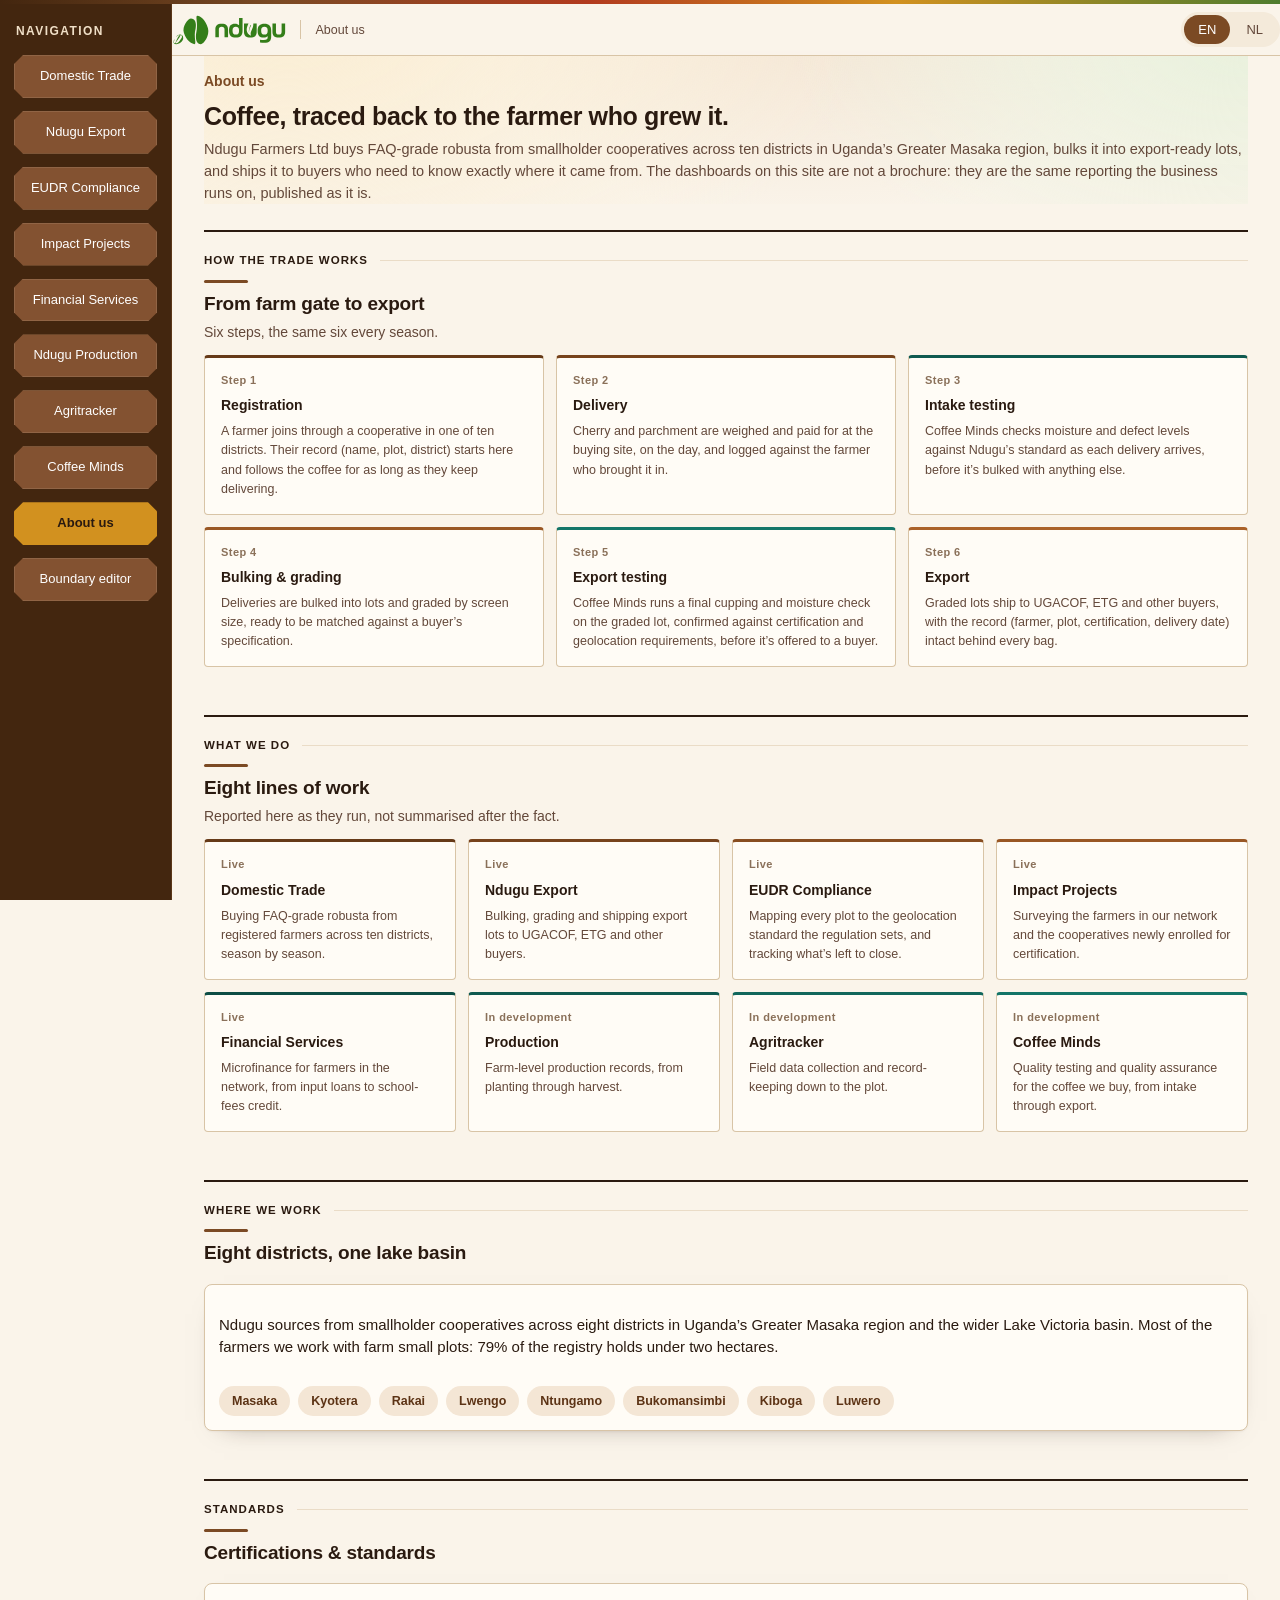
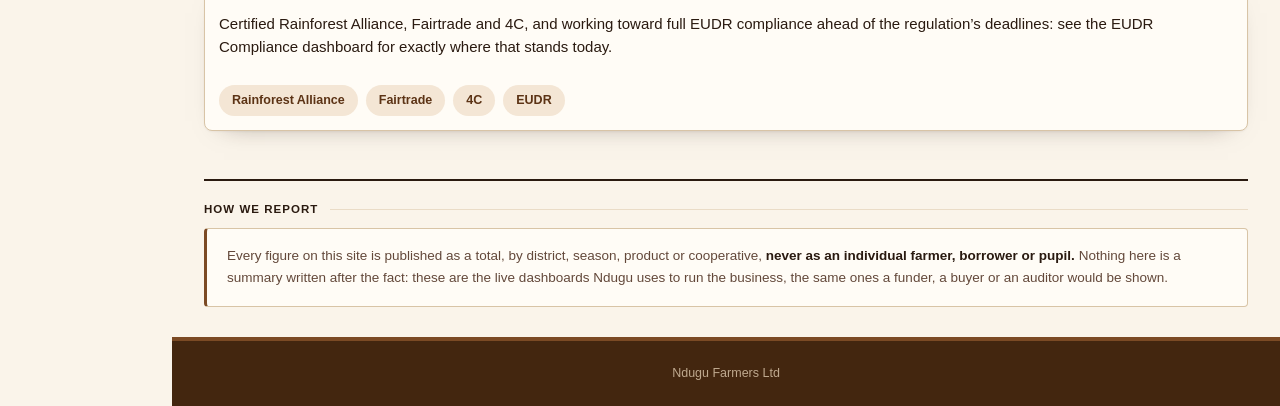
==== commit 31b8c744: "Update dashboard (2026-09-24)" ====
--- a/about.html
+++ b/about.html
@@ -649,6 +649,7 @@
   <a class="navbtn" href="agritracker.html" data-i18n="navAgritracker">Agritracker</a>
   <a class="navbtn" href="coffee.html"      data-i18n="navCoffee">Coffee Minds</a>
   <a class="navbtn" href="about.html"       aria-current="page" data-i18n="navAbout">About us</a>
+  <a class="navbtn" href="map-editor.html"  data-i18n="navEditor">Boundary editor</a>
 </nav>
 
 <div class="layout-main">
@@ -849,7 +850,7 @@
   navTitle:'Navigation', navDomestic:'Domestic Trade', navExport:'Ndugu Export',
     navEudr:'EUDR Compliance', navImpact:'Impact Projects', navFinance:'Financial Services',
     navProduction:'Ndugu Production', navAgritracker:'Agritracker', navCoffee:'Coffee Minds',
-    navAbout:'About us',
+    navAbout:'About us', navEditor:'Boundary editor',
   brandRole:'About us',
   heroEyebrow:'About us',
   heroH1:'Coffee, traced back to the farmer who grew it.',
@@ -893,7 +894,7 @@
   navTitle:'Navigatie', navDomestic:'Binnenlandse handel', navExport:'Ndugu Export',
     navEudr:'EUDR-naleving', navImpact:'Impactprojecten', navFinance:'Financiële diensten',
     navProduction:'Ndugu Production', navAgritracker:'Agritracker', navCoffee:'Coffee Minds',
-    navAbout:'Over ons',
+    navAbout:'Over ons', navEditor:'Grenzen bewerken',
   brandRole:'Over ons',
   heroEyebrow:'Over ons',
   heroH1:'Koffie, te herleiden tot de boer die hem verbouwde.',
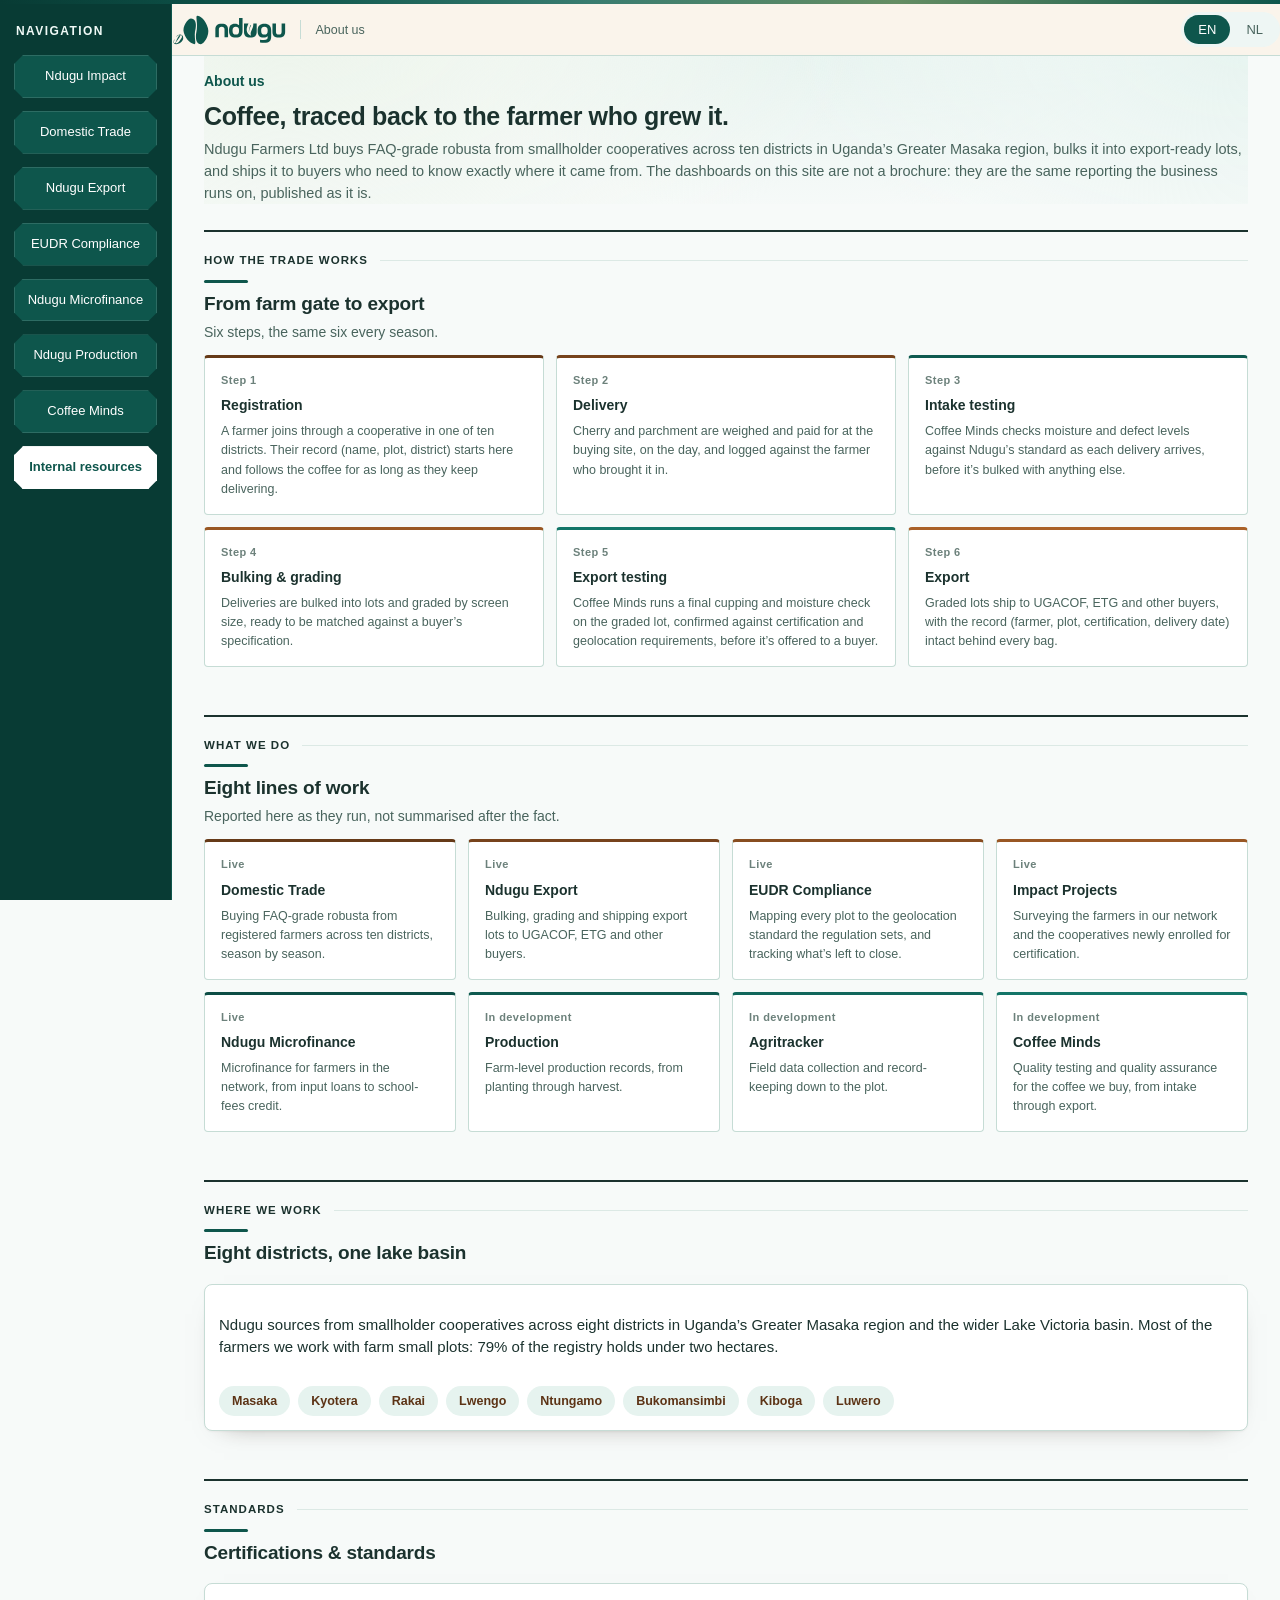
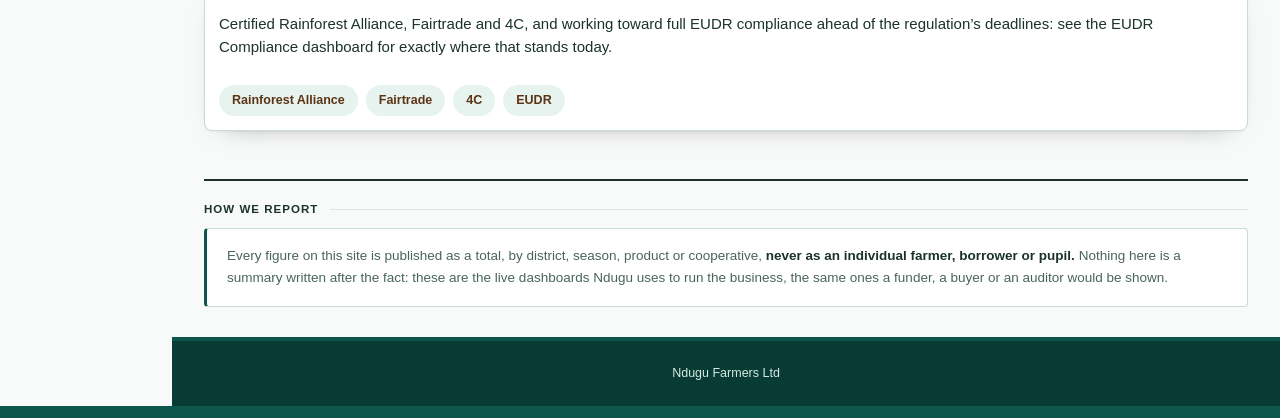
==== commit cd25f85f: "Update dashboard (2026-11-12)" ====
--- a/about.html
+++ b/about.html
@@ -10,44 +10,44 @@
 <style>
   :root{
     /* --- surfaces: raw parchment, cream, unbleached paper --- */
-    --paper:#FAF4EA;
-    --surface:#FFFCF6;
-    --surface-sunk:#F4EADA;
+    --paper:#F7FBF5;
+    --surface:#FFFFFF;
+    --surface-sunk:#F1F7EF;
     /* --- ink: espresso --- */
-    --ink:#2A1A10;
-    --ink-soft:#63483A;
-    --ink-faint:#8A7059;
-    --line:#EADCC7;
-    --line-strong:#D8C4A6;
+    --ink:#1F2D1A;
+    --ink-soft:#4D5F47;
+    --ink-faint:#72836B;
+    --line:#DCE8D8;
+    --line-strong:#C8D8C1;
     /* --- roasted bean: the primary --- */
-    --roast:#7B4A24;
-    --roast-deep:#43260F;
-    --roast-light:#A97244;
-    --roast-wash:#F4E6D5;
+    --roast:#0E564C;
+    --roast-deep:#0B4C43;
+    --roast-light:#368779;
+    --roast-wash:#EAF5E5;
     /* --- leaf: the growing side --- */
-    --leaf:#4E7C2E;
-    --leaf-light:#7FA84A;
-    --leaf-wash:#E9F1DD;
+    --leaf:#0E564C;
+    --leaf-light:#6DAD4D;
+    --leaf-wash:#ECF6E8;
     /* --- coffee cherry --- */
-    --cherry:#B23A1E;
-    --cherry-wash:#F9E3D9;
+    --cherry:#4E8E33;
+    --cherry-wash:#EEF7EA;
     /* --- golden harvest --- */
-    --honey:#D2911F;
-    --honey-wash:#FBEED4;
+    --honey:#6FA649;
+    --honey-wash:#F1F8ED;
     /* --- supporting --- */
-    --teal:#2C7A83;
-    --olive:#8C9A3B;
-    --clay:#9C5230;
+    --teal:#4D8F35;
+    --olive:#7EAD56;
+    --clay:#4C7A35;
     /* Side navigation: drawn from the page's own palette: the rail is the
        same espresso as the footer, so the dashboard sits framed between them.
        Contrast (white on button 6.5:1, espresso on honey 6.2:1) is above AA. */
-    --nav-bg:#43260F;
-    --nav-edge:#5A3618;
-    --nav-title:#F0DFC7;
-    --nav-btn:#835231;
-    --nav-btn-hover:#8A5A34;
-    --nav-btn-current:#D2911F;
-    --nav-btn-current-ink:#2A1A10;
+    --nav-bg:#0B4C43;
+    --nav-edge:#0E564C;
+    --nav-title:#F7FBF5;
+    --nav-btn:#0E564C;
+    --nav-btn-hover:#126A5E;
+    --nav-btn-current:#FFFFFF;
+    --nav-btn-current-ink:#0E564C;
     /* KPI tile gradients. Every stop was checked for white-text contrast
        rather than picked by eye. Saturation is pushed well above the base
        palette (leaf 0.46 -> 0.68, teal 0.50 -> 0.75) to make the row carry, but
@@ -55,12 +55,12 @@
        clear 4.5:1. Full saturation passes too, and looks like neon rather than
        coffee, so it was not used. The tiles are the loudest thing on the page;
        unreadable labels on them would be the most visible possible mistake. */
-    --tile-leaf:linear-gradient(135deg,#458419 0%,#30610F 100%);   /* 4.60:1 */
-    --tile-honey:linear-gradient(135deg,#9F6B12 0%,#795109 100%);  /* 4.58:1 */
-    --tile-roast:linear-gradient(135deg,#AC642B 0%,#8D4E1D 100%);  /* 4.55:1 */
-    --tile-cherry:linear-gradient(135deg,#D24422 0%,#B13316 100%); /* 4.57:1 */
-    --tile-teal:linear-gradient(135deg,#14828E 0%,#0B606A 100%);   /* 4.55:1 */
-    --tile-olive:linear-gradient(135deg,#6E7D18 0%,#4F5A0D 100%);  /* 4.56:1 */
+    --tile-leaf:linear-gradient(135deg,#5AA733 0%,#0E564C 100%);   /* 4.60:1 */
+    --tile-honey:linear-gradient(135deg,#87BC5E 0%,#5A9837 100%);  /* 4.58:1 */
+    --tile-roast:linear-gradient(135deg,#6CB345 0%,#0E564C 100%);  /* 4.55:1 */
+    --tile-cherry:linear-gradient(135deg,#75B852 0%,#438A23 100%); /* 4.57:1 */
+    --tile-teal:linear-gradient(135deg,#4FA45A 0%,#2E7F3D 100%);   /* 4.55:1 */
+    --tile-olive:linear-gradient(135deg,#95C96A 0%,#5B9438 100%);  /* 4.56:1 */
 
     --radius-sm:4px;
     --radius-md:8px;
@@ -633,6 +633,18 @@
     font-size:12.5px; text-align:center;
   }
 </style>
+
+<style id="ndugu-green-theme-overrides">
+  :root{color-scheme:light;}
+  .sidenav{background:var(--nav-bg)!important;border-color:var(--nav-edge)!important}
+  .sidenav-title{color:var(--nav-title)!important}
+  .navbtn{background:var(--nav-btn)!important;color:#fff!important;border-color:rgba(255,255,255,.12)!important}
+  .navbtn:hover{background:var(--nav-btn-hover)!important}
+  .navbtn[aria-current="page"]{background:var(--nav-btn-current)!important;color:var(--nav-btn-current-ink)!important;border-color:transparent!important}
+  ::selection{background:#0E564C;color:#fff}
+</style>
+<script src="ndugu-preferences.js"></script>
+<link rel="stylesheet" href="ndugu-brand.css">
 </head>
 <body>
 
@@ -640,16 +652,16 @@
 
 <nav class="sidenav" aria-label="Dashboards">
   <p class="sidenav-title" data-i18n="navTitle">Navigation</p>
+  <a class="navbtn" href="impact.html"      data-i18n="navImpact">Ndugu Impact</a>
   <a class="navbtn" href="index.html"       data-i18n="navDomestic">Domestic Trade</a>
   <a class="navbtn" href="export.html"      data-i18n="navExport">Ndugu Export</a>
   <a class="navbtn" href="eudr.html"        data-i18n="navEudr">EUDR Compliance</a>
-  <a class="navbtn" href="impact.html"      data-i18n="navImpact">Impact Projects</a>
-  <a class="navbtn" href="finance.html"     data-i18n="navFinance">Financial Services</a>
+  <a class="navbtn" href="finance.html"     data-i18n="navFinance">Ndugu Microfinance</a>
   <a class="navbtn" href="production.html"  data-i18n="navProduction">Ndugu Production</a>
-  <a class="navbtn" href="agritracker.html" data-i18n="navAgritracker">Agritracker</a>
   <a class="navbtn" href="coffee.html"      data-i18n="navCoffee">Coffee Minds</a>
-  <a class="navbtn" href="about.html"       aria-current="page" data-i18n="navAbout">About us</a>
-  <a class="navbtn" href="map-editor.html"  data-i18n="navEditor">Boundary editor</a>
+
+  <a class="navbtn" href="agritracker.html" aria-current="page" data-i18n="navAgritracker">Internal resources</a>
+
 </nav>
 
 <div class="layout-main">
@@ -657,7 +669,7 @@
 <header class="topbar">
   <div class="shell topbar-inner">
     <div class="brand">
-      <svg class="brand-mark" viewBox="0 0 1080 283.07" xmlns="http://www.w3.org/2000/svg"><style>.cls-1{fill:#347e19;}</style><path class="cls-1" d="M469.14,81.5c41.67,0,59.71,16.51,59.71,54.37v74.95H495.56V136.89c0-18.81-7.62-27.19-26.42-27.19-19.06,0-26.94,8.38-26.94,27.19v73.93h-33V135.87C409.17,98,426.7,81.5,469.14,81.5Z"></path><path class="cls-1" d="M593.37,81.5c20.32,0,30,6.6,37.6,13.46h1.78V28.46h33V148.83c0,44.21-20.58,64.28-63.52,64.28S538,193,538,148.83v-3.05C538,100.3,556.78,81.5,593.37,81.5Zm8.89,103.41c21.85,0,30.49-9.91,30.49-37.1v-1c0-27.18-8.64-37.09-30.49-37.09s-31,9.91-31,37.09v1C571.26,175,580.41,184.91,602.26,184.91Z"></path><path class="cls-1" d="M872.33,81.5c42.94,0,63.52,20.83,63.52,65.29V203c0,41.92-16.51,60-65.3,60a216.77,216.77,0,0,1-39.89-3.81V232.42a251.24,251.24,0,0,0,36.84,3.3c26.93,0,35.32-8.38,35.32-26.17v-9.91H901c-7.62,6.86-17.28,13.47-37.6,13.47-36.59,0-55.39-18.8-55.39-64.28v-3.05C808.05,101.57,829.39,81.5,872.33,81.5Zm0,103.41c21.85,0,30.49-9.91,30.49-37.1v-1c0-27.18-8.64-37.09-30.49-37.09s-31,9.91-31,37.09v1C841.33,175,850.48,184.91,872.33,184.91Z"></path><path class="cls-1" d="M948,80.84h33v76.88c0,18.8,7.88,27.19,26.94,27.19,18.8,0,26.42-8.39,26.42-27.19V80.84h33.29v77.9c0,37.85-18,54.37-59.71,54.37-42.44,0-60-16.52-60-54.37Z"></path><path class="cls-1" d="M799.15,80.85v77.9c0,37.85-18,54.36-59.7,54.36-42.42,0-60-16.51-60-54.36V80.85h42.64c-2.25,3.84-4.59,11-7,15.49-.92,1.93-1.78,3.86-2.55,5.77C701,130,702.28,156.31,716,174.48c0,.05,0,.07,0,.1A17.61,17.61,0,0,0,721,180.2a58.17,58.17,0,0,0,15.73,11,72,72,0,0,0,9.46,3.76,38.85,38.85,0,0,1-1.71-3.76,34.06,34.06,0,0,1-1.9-6.37c-4.07-19.62,8.9-37.66,15.57-56.5,2.36-6.62,5.87-14.37,7.78-25.68a142.1,142.1,0,0,0,1.36-19.93c0-.65,0-1.28,0-1.88Z"></path><path class="cls-1" d="M727.74,164.64c-.71-.78-8.53-11.11,9-59.73,1.05-2.93,1.9-5.66,2.63-8.32a48.22,48.22,0,0,0,7.18-1.21,121.65,121.65,0,0,1-4.47,11.82C724.22,147.81,727.46,163.44,727.74,164.64Z"></path><path class="cls-1" d="M240.49,8.16c23.92,0,77.27,38.63,98.88,117.28,18.77,68.29-39.55,149.46-67.6,149.46-58.41,0-45.53-94.28-43.23-104.85C251.07,79.45,214.74,8.16,240.49,8.16Z"></path><path class="cls-1" d="M211,274.9c-23.92,0-77.27-35.1-98.88-106.55-18.77-62.06,39.55-135.81,67.6-135.81,58.41,0,45.53,85.66,43.23,95.27C200.41,210.13,236.74,274.9,211,274.9Z"></path><path class="cls-1" d="M26.3,232.09a1.23,1.23,0,0,1,.21,1.67c-2.34,3.26-4.74,6.56-7.06,9.66-2.53,3.4-4.81,11.58-3.74,15.5s13.52,6.38,14.86,5.51,6.18-12.52,9.21-18.78c5.6-11.56,10.67-23.4,16.91-34.59,3.93-7.06,9.14-13.4,14.22-20.32a1.26,1.26,0,0,0-1.2-2c-12,1.85-20.42,10.16-28.44,18.17-.42.51-1.11.14-1-.28,7.62-14.37,20.45-20.79,35.69-22.2,12.23-1.13,20.52,5.89,26.66,16a1.19,1.19,0,0,1,.15.35A87.14,87.14,0,0,1,105,211.9c1.6,8.2,1,16.38-3.08,23.78C88.2,260.16,66.79,273,39.23,274.86c-6,.42-12.9-2.41-18.38-5.52a17.38,17.38,0,0,1-6.48-23.26c2.67-5,6.53-9.34,10-13.91a1.24,1.24,0,0,1,1.81-.2Zm34.57,24.78C75,245,81.15,230.78,90.41,217.9c5.1-7.09,3.94-20.8,1.35-24.06-2.36-3-5.24-3.55-8.43-4.55a1.24,1.24,0,0,0-1.49.58c-3.94,7.42-8.61,18.78-12.33,21.86-3.88,3.21-10.55,14.84-15.05,22.86-4.67,8.31-21.06,26.12-19.63,32.62S59.72,257.83,60.87,256.87Z"></path></svg>
+      <svg class="brand-mark" viewBox="0 0 1080 283.07" xmlns="http://www.w3.org/2000/svg"><style>.cls-1{fill:#0E564C;}</style><path class="cls-1" d="M469.14,81.5c41.67,0,59.71,16.51,59.71,54.37v74.95H495.56V136.89c0-18.81-7.62-27.19-26.42-27.19-19.06,0-26.94,8.38-26.94,27.19v73.93h-33V135.87C409.17,98,426.7,81.5,469.14,81.5Z"></path><path class="cls-1" d="M593.37,81.5c20.32,0,30,6.6,37.6,13.46h1.78V28.46h33V148.83c0,44.21-20.58,64.28-63.52,64.28S538,193,538,148.83v-3.05C538,100.3,556.78,81.5,593.37,81.5Zm8.89,103.41c21.85,0,30.49-9.91,30.49-37.1v-1c0-27.18-8.64-37.09-30.49-37.09s-31,9.91-31,37.09v1C571.26,175,580.41,184.91,602.26,184.91Z"></path><path class="cls-1" d="M872.33,81.5c42.94,0,63.52,20.83,63.52,65.29V203c0,41.92-16.51,60-65.3,60a216.77,216.77,0,0,1-39.89-3.81V232.42a251.24,251.24,0,0,0,36.84,3.3c26.93,0,35.32-8.38,35.32-26.17v-9.91H901c-7.62,6.86-17.28,13.47-37.6,13.47-36.59,0-55.39-18.8-55.39-64.28v-3.05C808.05,101.57,829.39,81.5,872.33,81.5Zm0,103.41c21.85,0,30.49-9.91,30.49-37.1v-1c0-27.18-8.64-37.09-30.49-37.09s-31,9.91-31,37.09v1C841.33,175,850.48,184.91,872.33,184.91Z"></path><path class="cls-1" d="M948,80.84h33v76.88c0,18.8,7.88,27.19,26.94,27.19,18.8,0,26.42-8.39,26.42-27.19V80.84h33.29v77.9c0,37.85-18,54.37-59.71,54.37-42.44,0-60-16.52-60-54.37Z"></path><path class="cls-1" d="M799.15,80.85v77.9c0,37.85-18,54.36-59.7,54.36-42.42,0-60-16.51-60-54.36V80.85h42.64c-2.25,3.84-4.59,11-7,15.49-.92,1.93-1.78,3.86-2.55,5.77C701,130,702.28,156.31,716,174.48c0,.05,0,.07,0,.1A17.61,17.61,0,0,0,721,180.2a58.17,58.17,0,0,0,15.73,11,72,72,0,0,0,9.46,3.76,38.85,38.85,0,0,1-1.71-3.76,34.06,34.06,0,0,1-1.9-6.37c-4.07-19.62,8.9-37.66,15.57-56.5,2.36-6.62,5.87-14.37,7.78-25.68a142.1,142.1,0,0,0,1.36-19.93c0-.65,0-1.28,0-1.88Z"></path><path class="cls-1" d="M727.74,164.64c-.71-.78-8.53-11.11,9-59.73,1.05-2.93,1.9-5.66,2.63-8.32a48.22,48.22,0,0,0,7.18-1.21,121.65,121.65,0,0,1-4.47,11.82C724.22,147.81,727.46,163.44,727.74,164.64Z"></path><path class="cls-1" d="M240.49,8.16c23.92,0,77.27,38.63,98.88,117.28,18.77,68.29-39.55,149.46-67.6,149.46-58.41,0-45.53-94.28-43.23-104.85C251.07,79.45,214.74,8.16,240.49,8.16Z"></path><path class="cls-1" d="M211,274.9c-23.92,0-77.27-35.1-98.88-106.55-18.77-62.06,39.55-135.81,67.6-135.81,58.41,0,45.53,85.66,43.23,95.27C200.41,210.13,236.74,274.9,211,274.9Z"></path><path class="cls-1" d="M26.3,232.09a1.23,1.23,0,0,1,.21,1.67c-2.34,3.26-4.74,6.56-7.06,9.66-2.53,3.4-4.81,11.58-3.74,15.5s13.52,6.38,14.86,5.51,6.18-12.52,9.21-18.78c5.6-11.56,10.67-23.4,16.91-34.59,3.93-7.06,9.14-13.4,14.22-20.32a1.26,1.26,0,0,0-1.2-2c-12,1.85-20.42,10.16-28.44,18.17-.42.51-1.11.14-1-.28,7.62-14.37,20.45-20.79,35.69-22.2,12.23-1.13,20.52,5.89,26.66,16a1.19,1.19,0,0,1,.15.35A87.14,87.14,0,0,1,105,211.9c1.6,8.2,1,16.38-3.08,23.78C88.2,260.16,66.79,273,39.23,274.86c-6,.42-12.9-2.41-18.38-5.52a17.38,17.38,0,0,1-6.48-23.26c2.67-5,6.53-9.34,10-13.91a1.24,1.24,0,0,1,1.81-.2Zm34.57,24.78C75,245,81.15,230.78,90.41,217.9c5.1-7.09,3.94-20.8,1.35-24.06-2.36-3-5.24-3.55-8.43-4.55a1.24,1.24,0,0,0-1.49.58c-3.94,7.42-8.61,18.78-12.33,21.86-3.88,3.21-10.55,14.84-15.05,22.86-4.67,8.31-21.06,26.12-19.63,32.62S59.72,257.83,60.87,256.87Z"></path></svg>
       <div class="brand-text">
         <div class="role" data-i18n="brandRole">About us</div>
       </div>
@@ -756,7 +768,7 @@
       </a>
       <a class="acard" href="finance.html">
         <p class="n" data-i18n="lblLive">Live</p>
-        <h4 data-i18n="lineFinH">Financial Services</h4>
+        <h4 data-i18n="lineFinH">Ndugu Microfinance</h4>
         <p data-i18n="lineFinP">Microfinance for farmers in the network, from input loans to school-fees credit.</p>
       </a>
       <a class="acard" href="production.html">
@@ -848,8 +860,8 @@
 var I18N = {
 en:{
   navTitle:'Navigation', navDomestic:'Domestic Trade', navExport:'Ndugu Export',
-    navEudr:'EUDR Compliance', navImpact:'Impact Projects', navFinance:'Financial Services',
-    navProduction:'Ndugu Production', navAgritracker:'Agritracker', navCoffee:'Coffee Minds',
+    navEudr:'EUDR Compliance', navImpact:'Ndugu Impact', navFinance:'Ndugu Microfinance',
+    navProduction:'Ndugu Production', navAgritracker:'Internal resources', navCoffee:'Coffee Minds',
     navAbout:'About us', navEditor:'Boundary editor',
   brandRole:'About us',
   heroEyebrow:'About us',
@@ -876,7 +888,7 @@
   lineExpH:'Ndugu Export', lineExpP:'Bulking, grading and shipping export lots to UGACOF, ETG and other buyers.',
   lineEudrH:'EUDR Compliance', lineEudrP:'Mapping every plot to the geolocation standard the regulation sets, and tracking what’s left to close.',
   lineImpH:'Impact Projects', lineImpP:'Surveying the farmers in our network and the cooperatives newly enrolled for certification.',
-  lineFinH:'Financial Services', lineFinP:'Microfinance for farmers in the network, from input loans to school-fees credit.',
+  lineFinH:'Ndugu Microfinance', lineFinP:'Microfinance for farmers in the network, from input loans to school-fees credit.',
   lineProdH:'Production', lineProdP:'Farm-level production records, from planting through harvest.',
   lineAgriH:'Agritracker', lineAgriP:'Field data collection and record-keeping down to the plot.',
   lineCoffH:'Coffee Minds', lineCoffP:'Quality testing and quality assurance for the coffee we buy, from intake through export.',
@@ -892,8 +904,8 @@
 },
 nl:{
   navTitle:'Navigatie', navDomestic:'Binnenlandse handel', navExport:'Ndugu Export',
-    navEudr:'EUDR-naleving', navImpact:'Impactprojecten', navFinance:'Financiële diensten',
-    navProduction:'Ndugu Production', navAgritracker:'Agritracker', navCoffee:'Coffee Minds',
+    navEudr:'EUDR-naleving', navImpact:'Ndugu Impact', navFinance:'Ndugu Microfinanciering',
+    navProduction:'Ndugu Productie', navAgritracker:'Interne bronnen', navCoffee:'Coffee Minds',
     navAbout:'Over ons', navEditor:'Grenzen bewerken',
   brandRole:'Over ons',
   heroEyebrow:'Over ons',
@@ -920,7 +932,7 @@
   lineExpH:'Ndugu Export', lineExpP:'Bundelen, sorteren en verschepen van exportpartijen naar UGACOF, ETG en andere afnemers.',
   lineEudrH:'EUDR-naleving', lineEudrP:'Elk perceel in kaart brengen volgens de geolocatienorm van de verordening, en bijhouden wat nog moet worden gesloten.',
   lineImpH:'Impactprojecten', lineImpP:'Onderzoek onder de boeren in ons netwerk en de coöperaties die net zijn ingeschreven voor certificering.',
-  lineFinH:'Financiële diensten', lineFinP:'Microfinanciering voor boeren in het netwerk, van inputleningen tot schoolgeldkrediet.',
+  lineFinH:'Ndugu Microfinanciering', lineFinP:'Microfinanciering voor boeren in het netwerk, van inputleningen tot schoolgeldkrediet.',
   lineProdH:'Productie', lineProdP:'Productiegegevens op boerderijniveau, van aanplant tot oogst.',
   lineAgriH:'Agritracker', lineAgriP:'Verzameling van velddata en registratie tot op perceelniveau.',
   lineCoffH:'Coffee Minds', lineCoffP:'Kwaliteitscontrole en kwaliteitsborging voor de koffie die we inkopen, van inkoop tot export.',
--- a/ndugu-brand.css
+++ b/ndugu-brand.css
@@ -0,0 +1,107 @@
+/* Unified Ndugu identity: primary #0E564C, white surfaces and complementary chart accents. */
+:root{
+  /* Main brand: supplied #0E564C.  Darker teal anchors the sidebar. */
+  --ndugu-green:#0E564C;--ndugu-green-dark:#083B34;--ndugu-green-mid:#16766A;
+  --ndugu-white:#FFFFFF;--ndugu-tint:#F1F9F7;
+  --paper:#F7FAF9;--surface:#FFFFFF;--surface-sunk:#EEF6F4;
+  --ink:#1B322E;--ink-soft:#49645D;--ink-faint:#6C817B;
+  --line:#DCE9E5;--line-strong:#C6DCD5;
+  --roast:#0E564C;--roast-deep:#083B34;--roast-light:#368779;--roast-wash:#E6F3EF;
+  --leaf:#0E564C;--leaf-light:#529D90;--leaf-wash:#E7F4F0;
+  --cherry:#387C70;--cherry-wash:#EDF6F3;
+  --honey:#648D63;--honey-wash:#EDF5EC;
+  --teal:#21796F;--olive:#88A989;--clay:#526E61;
+  --nav-bg:#083B34;--nav-edge:#0E564C;--nav-title:#F0FAF7;
+  --nav-btn:#0E564C;--nav-btn-hover:#16766A;
+  --nav-btn-current:#FFFFFF;--nav-btn-current-ink:#0E564C;
+  --tile-leaf:linear-gradient(135deg,#167467,#0A4A41);
+  --tile-honey:linear-gradient(135deg,#3C8B7D,#11675C);
+  --tile-roast:linear-gradient(135deg,#26796C,#0A5148);
+  --tile-cherry:linear-gradient(135deg,#34877B,#0C5B51);
+  --tile-teal:linear-gradient(135deg,#278578,#0A544B);
+  --tile-olive:linear-gradient(135deg,#429386,#155F55);
+}
+body{background:var(--paper)}
+.sidenav{background:var(--nav-bg)!important;border-color:var(--nav-edge)!important}
+.sidenav-title{color:var(--nav-title)!important}
+.navbtn{background:var(--nav-btn)!important;color:#FFFFFF!important;border-color:rgba(255,255,255,.13)!important}
+.navbtn:hover,.navbtn:focus-visible{background:var(--nav-btn-hover)!important;color:#FFFFFF!important}
+.navbtn[aria-current="page"]{background:#FFFFFF!important;color:#0E564C!important;border-color:#FFFFFF!important}
+.navbtn[aria-current="page"]:hover{background:#F0F8EB!important;color:#0E564C!important}
+.pill.active,.btn-primary,.back{background:var(--ndugu-green)!important;color:#FFF!important}
+.pill:not(.active):hover{background:#ECF7F4}
+::selection{background:var(--ndugu-green);color:#FFF}
+.ndugu-kpi-shell .ndg-tab[aria-selected="true"]{border-bottom-color:var(--ndugu-green)!important;color:var(--ndugu-green)!important;background:#EFF8F5!important}
+.ndugu-kpi-shell .ndg-tab:hover{color:var(--ndugu-green)!important}
+.ndx-app{--ndx-accent:#0E564C;--ndx-accent-soft:#E6F3EF;--ndx-ink:#203A35;--ndx-border:#DCE9E5;--ndx-bg:#F7FBF9}
+.ndx-app.ndx-domestic,.ndx-app.ndx-export,.ndx-app.ndx-production{--ndx-accent:#0E564C;--ndx-accent-soft:#E6F3EF}
+.ndx-summary-card{border-top-color:var(--ndx-accent)}
+.ndx-summary-card.ndx-card-1{border-top-color:#367A21}
+.ndx-summary-card.ndx-card-2{border-top-color:#4B9433}
+.ndx-summary-card.ndx-card-3{border-top-color:#68A850}
+.ndx-summary-card:hover{border-color:#ADCDA4}
+.ndx-mini-progress-track i{background:linear-gradient(90deg,#5A9945,#0E564C)}
+.ndx-heatcell.lv1,.ndx-heat-key .lv1{background:#EFF8EA}
+.ndx-heatcell.lv2,.ndx-heat-key .lv2{background:#CFE6C5}
+.ndx-heatcell.lv3,.ndx-heat-key .lv3{background:#95C983}
+.ndx-heatcell.lv4,.ndx-heat-key .lv4{background:#62A94A}
+.ndx-heatcell.lv5,.ndx-heat-key .lv5{background:#0E564C}
+.ndx-heading h1,.ndx-section-heading h2,.ndx-surface-head h2{color:#183D37}
+.ndx-app :is(button,input,select):focus-visible{outline:2px solid var(--ndugu-green);outline-offset:2px}
+.ndx-global-filters{display:flex;gap:13px 14px;align-items:flex-end;flex-wrap:wrap;padding:15px 17px;margin:0 0 21px;background:#FFF;border:1px solid #DDE9D9;border-radius:14px;box-shadow:0 4px 18px #214B1807}
+.ndx-global-filters label{display:grid;gap:6px;min-width:136px;flex:1 1 135px;color:#44643B;font-size:11px;font-weight:740}
+.ndx-global-filters label select,.ndx-global-filters label input{width:100%;height:38px;padding:0 12px;border:1px solid #C5D9BC;border-radius:8px;background:#F9FCF8;color:#1C3E15;font:inherit;font-size:12px;font-weight:680;cursor:pointer}
+.ndx-global-filters label:last-of-type{flex:0 1 154px}
+.ndx-filter-hint{width:100%;margin:2px 0 0;color:#687F60;font-size:10.5px;line-height:1.55}
+.ndx-mode-note{background:#F0F8F5;border-color:#D8E7D0;color:#35695F}
+.ndx-open-row{color:#0E564C;background:#E6F3EF}
+.ndx-drawer-cover{background:#10271085}
+.ndx-detail-highlights>div{background:#F5FAF2}
+@media(max-width:650px){.ndx-global-filters{padding:12px;gap:10px}.ndx-global-filters label{flex-basis:calc(50% - 12px)}.ndx-global-filters label:last-of-type{flex-basis:calc(50% - 12px)}}
+
+/* Visualization palette — restrained accents on the evergreen and white identity.
+   Green: primary; teal: comparison; gold: plan; blue and clay: categories.
+   Use sequential greens for heatmaps and keep risk/status semantics separate. */
+:root {
+  --viz-green: #0E564C;
+  --viz-teal: #287C78;
+  --viz-blue: #517A9D;
+  --viz-gold: #BE8A35;
+  --viz-clay: #B66A55;
+  --viz-sage: #87A86F;
+  --viz-grid: #E3EAE1;
+}
+.ndx-app .ndx-comp-legend{color:var(--viz-teal)}
+.ndx-app .ndx-comp-legend:before{border-top-color:var(--viz-teal)}
+.ndx-app .ndx-target-legend{color:#956821}
+.ndx-app .ndx-target-legend:before{border-top-color:var(--viz-gold)}
+.ndx-app .ndx-bullet-track em{border-right-color:var(--viz-gold)}
+.ndx-app .ndx-heatcell.lv4,.ndx-app .ndx-heat-key .lv4{color:#173711}
+.ndx-app .ndx-heatcell.lv5,.ndx-app .ndx-heat-key .lv5{color:#fff}
+
+/* Continuous brand strip at the bottom of every page.
+   In flow, not fixed, so no dashboard controls or footers are covered. */
+body::after{
+  content:"";
+  display:block;
+  width:100%;
+  height:12px;
+  min-height:12px;
+  flex:0 0 12px;
+  clear:both;
+  background:#0E564C;
+}
+
+/* Coordinate existing page footers with the shared theme. */
+footer{background:var(--ndugu-green-dark)!important;color:#D5EAE5!important;border-top-color:var(--ndugu-green)!important}
+footer h4{color:#F4FBF9!important}
+/* Boundary editor has a password overlay: keep the strip visible there too. */
+.edgate::after{content:"";position:absolute;bottom:0;left:0;right:0;height:12px;background:#0E564C;pointer-events:none}
+
+/* The Production and Internal Resources Definitions blocks use the same compact footer as other dashboards. */
+.ndugu-definitions-footer{margin-top:22px;padding:24px 0 30px;font-size:12.5px;line-height:1.7;background:var(--ndugu-green-dark);color:#D5EAE5;border-top:4px solid var(--ndugu-green)}
+.ndugu-definitions-footer .shell{max-width:1320px;width:100%;margin:0 auto;padding:0 32px}
+.ndugu-definitions-footer .fgrid{display:grid;grid-template-columns:minmax(0,1fr);gap:24px}
+.ndugu-definitions-footer h4{font-size:12.5px;color:#F4FBF9;font-weight:600;margin:0 0 8px;letter-spacing:.02em}
+.ndugu-definitions-footer p{margin:0;max-width:1000px;color:#D5EAE5}
+@media(max-width:900px){.ndugu-definitions-footer .shell{padding:0 18px}}
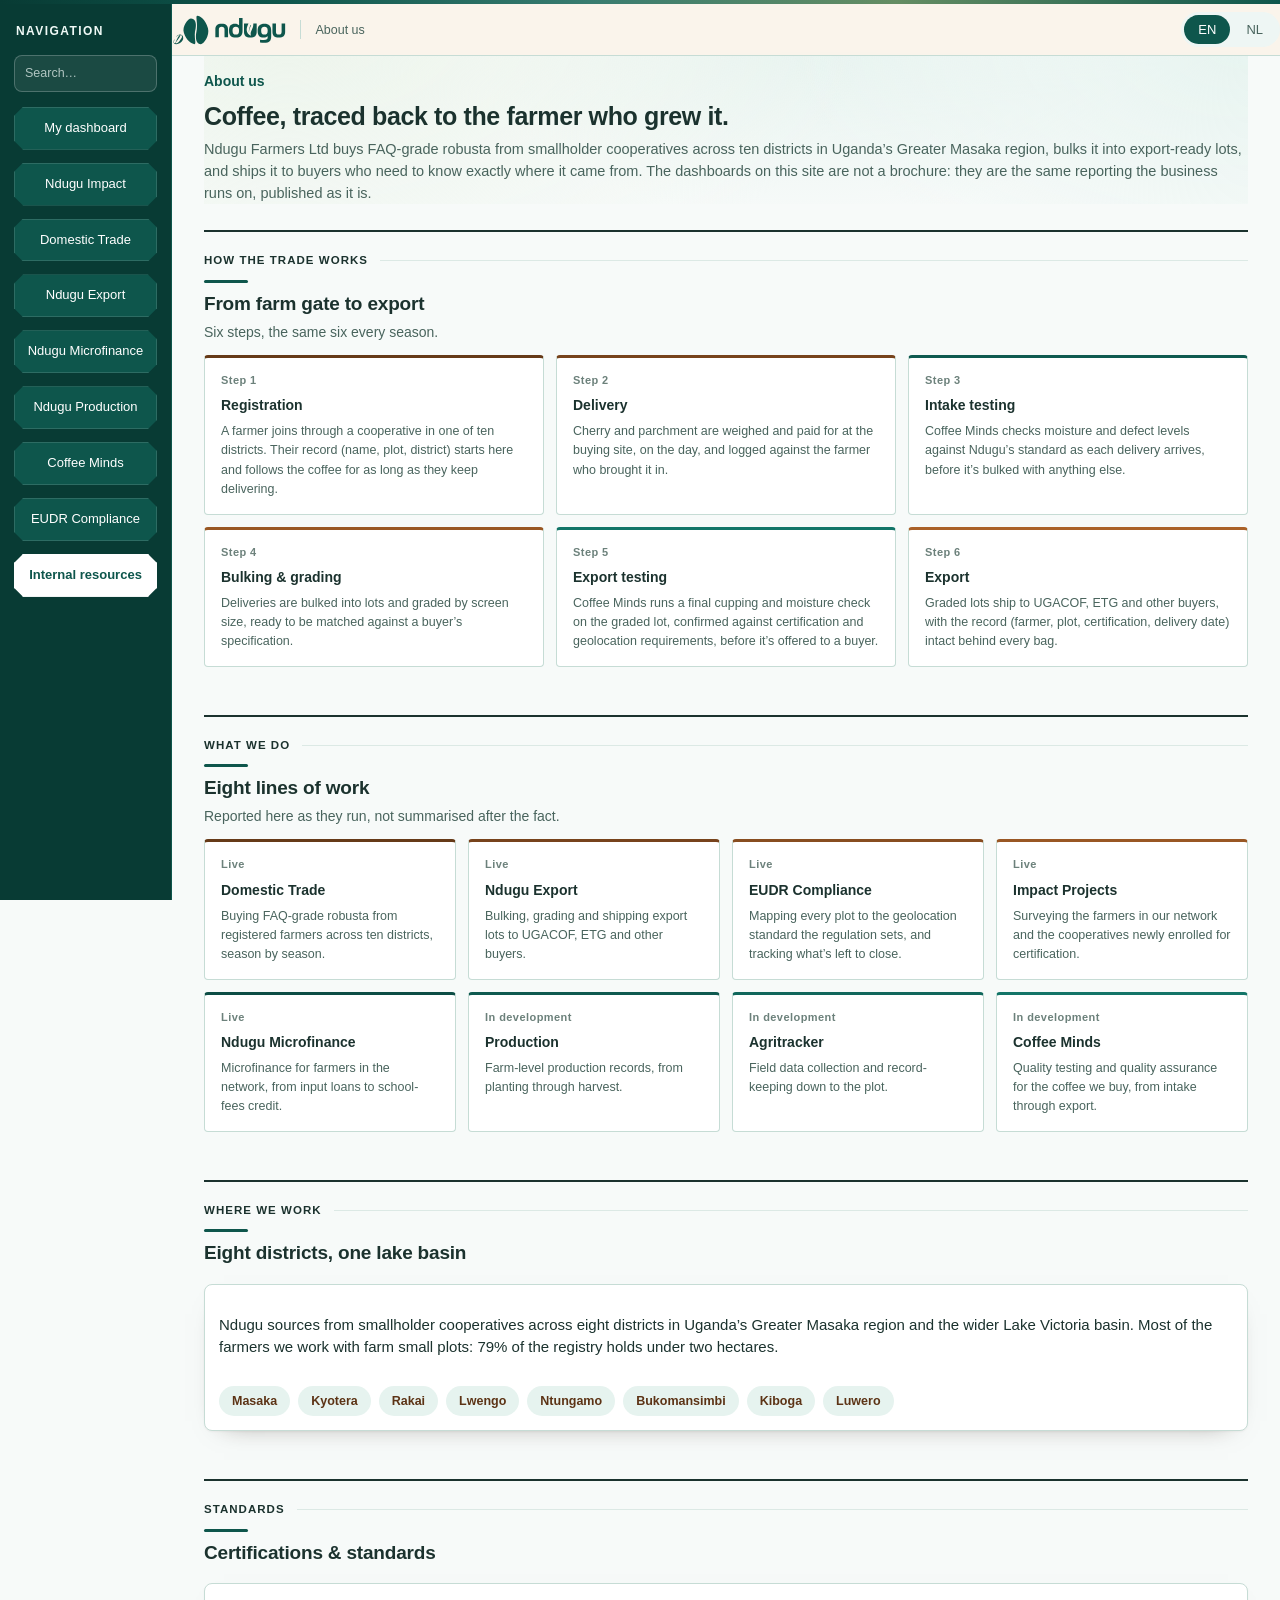
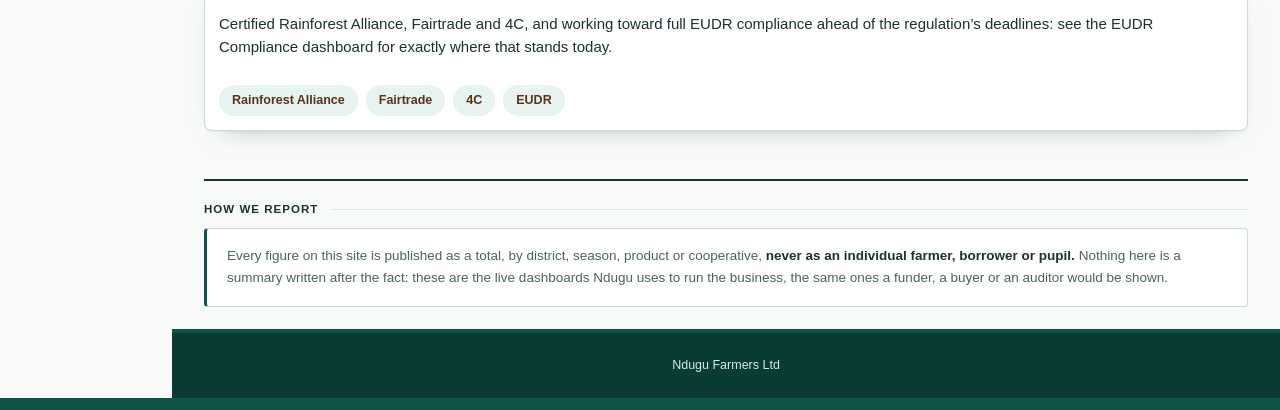
==== commit a4e50ab8: "Update dashboard (2026-11-21)" ====
--- a/about.html
+++ b/about.html
@@ -5,7 +5,9 @@
 <meta name="viewport" content="width=device-width, initial-scale=1.0">
 <link rel="icon" href="favicon.svg" type="image/svg+xml">
 <link rel="icon" href="favicon.ico" sizes="16x16 32x32" type="image/x-icon">
-<link rel="apple-touch-icon" href="favicon.svg">
+<link rel="apple-touch-icon" href="apple-touch-icon.png">
+<link rel="manifest" href="site.webmanifest">
+<meta name="theme-color" content="#0E564C">
 <title>Ndugu Farmers Ltd | About us</title>
 <style>
   :root{
@@ -652,16 +654,16 @@
 
 <nav class="sidenav" aria-label="Dashboards">
   <p class="sidenav-title" data-i18n="navTitle">Navigation</p>
+  <form class="sidenav-search" action="portal.html" method="get" role="search"><input type="search" name="q" autocomplete="off" placeholder="Search…" data-ph-en="Search…" data-ph-nl="Zoeken…" aria-label="Find a farmer, cooperative, district or village in My dashboard" data-aria-nl="Zoek een boer, coöperatie, district of dorp in Mijn dashboard"></form>
+  <a class="navbtn" href="portal.html"      data-i18n="navPortal">My dashboard</a>
   <a class="navbtn" href="impact.html"      data-i18n="navImpact">Ndugu Impact</a>
-  <a class="navbtn" href="index.html"       data-i18n="navDomestic">Domestic Trade</a>
+  <a class="navbtn" href="domestic.html"    data-i18n="navDomestic">Domestic Trade</a>
   <a class="navbtn" href="export.html"      data-i18n="navExport">Ndugu Export</a>
-  <a class="navbtn" href="eudr.html"        data-i18n="navEudr">EUDR Compliance</a>
   <a class="navbtn" href="finance.html"     data-i18n="navFinance">Ndugu Microfinance</a>
   <a class="navbtn" href="production.html"  data-i18n="navProduction">Ndugu Production</a>
   <a class="navbtn" href="coffee.html"      data-i18n="navCoffee">Coffee Minds</a>
-
+  <a class="navbtn" href="eudr.html"        data-i18n="navEudr">EUDR Compliance</a>
   <a class="navbtn" href="agritracker.html" aria-current="page" data-i18n="navAgritracker">Internal resources</a>
-
 </nav>
 
 <div class="layout-main">
@@ -746,7 +748,7 @@
       </div>
     </div>
     <div class="cardgrid lines">
-      <a class="acard" href="index.html">
+      <a class="acard" href="domestic.html">
         <p class="n" data-i18n="lblLive">Live</p>
         <h4 data-i18n="lineDomH">Domestic Trade</h4>
         <p data-i18n="lineDomP">Buying FAQ-grade robusta from registered farmers across ten districts, season by season.</p>
@@ -859,10 +861,10 @@
 
 var I18N = {
 en:{
-  navTitle:'Navigation', navDomestic:'Domestic Trade', navExport:'Ndugu Export',
-    navEudr:'EUDR Compliance', navImpact:'Ndugu Impact', navFinance:'Ndugu Microfinance',
-    navProduction:'Ndugu Production', navAgritracker:'Internal resources', navCoffee:'Coffee Minds',
-    navAbout:'About us', navEditor:'Boundary editor',
+  navTitle:'Navigation', navPortal:'My dashboard', navImpact:'Ndugu Impact',
+    navDomestic:'Domestic Trade', navExport:'Ndugu Export', navFinance:'Ndugu Microfinance',
+    navProduction:'Ndugu Production', navCoffee:'Coffee Minds', navEudr:'EUDR Compliance',
+    navAgritracker:'Internal resources',
   brandRole:'About us',
   heroEyebrow:'About us',
   heroH1:'Coffee, traced back to the farmer who grew it.',
@@ -903,10 +905,10 @@
   footTag:'Ndugu Farmers Ltd'
 },
 nl:{
-  navTitle:'Navigatie', navDomestic:'Binnenlandse handel', navExport:'Ndugu Export',
-    navEudr:'EUDR-naleving', navImpact:'Ndugu Impact', navFinance:'Ndugu Microfinanciering',
-    navProduction:'Ndugu Productie', navAgritracker:'Interne bronnen', navCoffee:'Coffee Minds',
-    navAbout:'Over ons', navEditor:'Grenzen bewerken',
+  navTitle:'Navigatie', navPortal:'Mijn dashboard', navImpact:'Ndugu Impact',
+    navDomestic:'Binnenlandse handel', navExport:'Ndugu Export', navFinance:'Ndugu Microfinanciering',
+    navProduction:'Ndugu Productie', navCoffee:'Coffee Minds', navEudr:'EUDR-naleving',
+    navAgritracker:'Interne bronnen',
   brandRole:'Over ons',
   heroEyebrow:'Over ons',
   heroH1:'Koffie, te herleiden tot de boer die hem verbouwde.',
@@ -959,6 +961,7 @@
     if (v !== undefined && v !== null) el.innerHTML = v;
   });
   document.getElementById('whereP').innerHTML = t('whereP').replace('__PCT__', '79%');
+  document.title = state.lang === 'nl' ? 'Ndugu Farmers Ltd | Over ons' : 'Ndugu Farmers Ltd | About us';
   document.documentElement.lang = state.lang;
 }
 
--- a/ndugu-brand.css
+++ b/ndugu-brand.css
@@ -105,3 +105,19 @@
 .ndugu-definitions-footer h4{font-size:12.5px;color:#F4FBF9;font-weight:600;margin:0 0 8px;letter-spacing:.02em}
 .ndugu-definitions-footer p{margin:0;max-width:1000px;color:#D5EAE5}
 @media(max-width:900px){.ndugu-definitions-footer .shell{padding:0 18px}}
+/* The menu's search box (scripts/nav.py): opens My dashboard on what was typed. */
+.sidenav-search{margin:0 0 2px}
+.sidenav-search input{width:100%;box-sizing:border-box;font:inherit;font-size:12.5px;padding:8px 10px;border-radius:8px;
+  border:1px solid rgba(255,255,255,.22);background:rgba(255,255,255,.08);color:#fff}
+.sidenav-search input::placeholder{color:rgba(240,250,247,.7)}
+.sidenav-search input:focus-visible{outline:2px solid #fff;outline-offset:1px;background:rgba(255,255,255,.14)}
+@media (max-width:900px){.sidenav-search{flex:0 0 190px;margin:0}}
+@media print{.sidenav,.sidenav-search{display:none!important}}
+/* Short pages (a library tab with three cards): the dashboard column fills the
+   window and the footer sits at its foot, rather than ending halfway down
+   with an empty band below it. */
+.layout-main{display:flex;flex-direction:column;min-height:100vh}
+.layout-main>footer{margin-top:auto}
+/* ...and every block in that column keeps the full width (a flex column would
+   otherwise shrink a centred block, such as main.shell, to its content). */
+.layout-main>*{width:100%;box-sizing:border-box;flex-shrink:0}
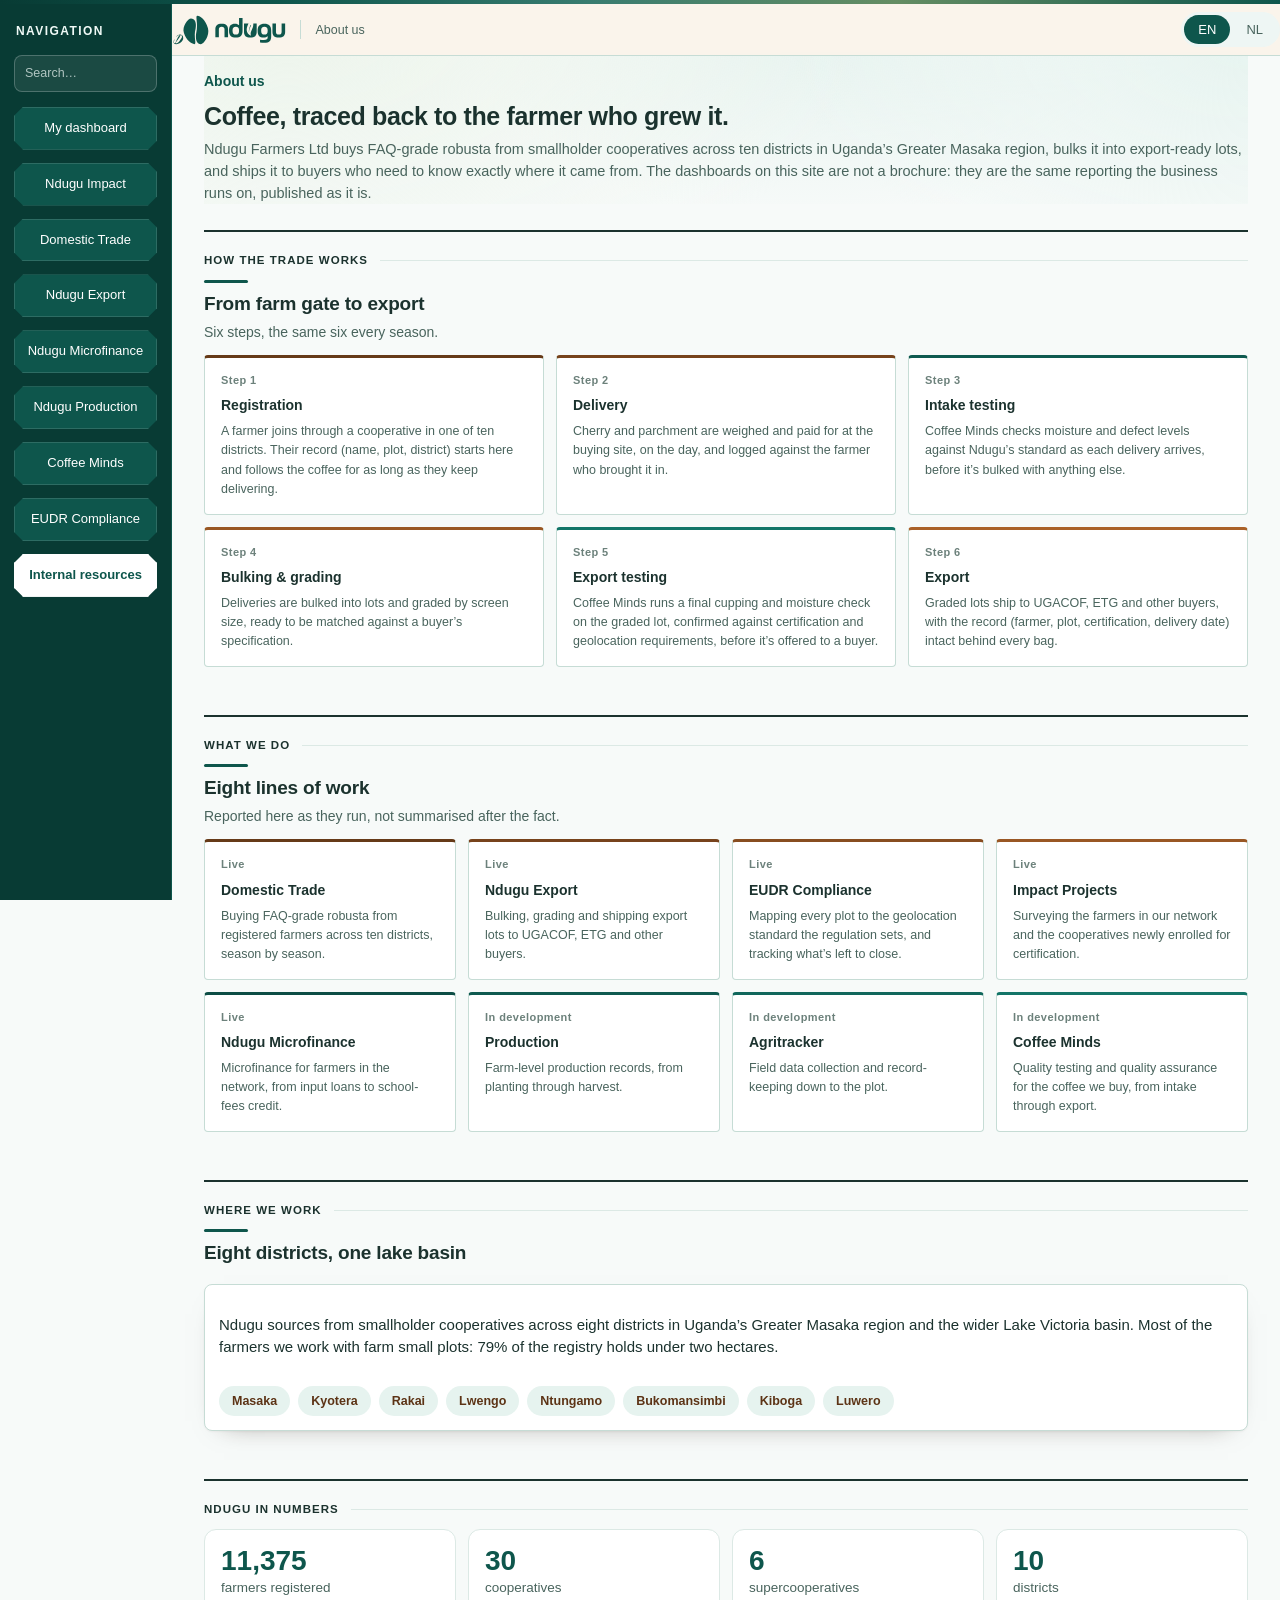
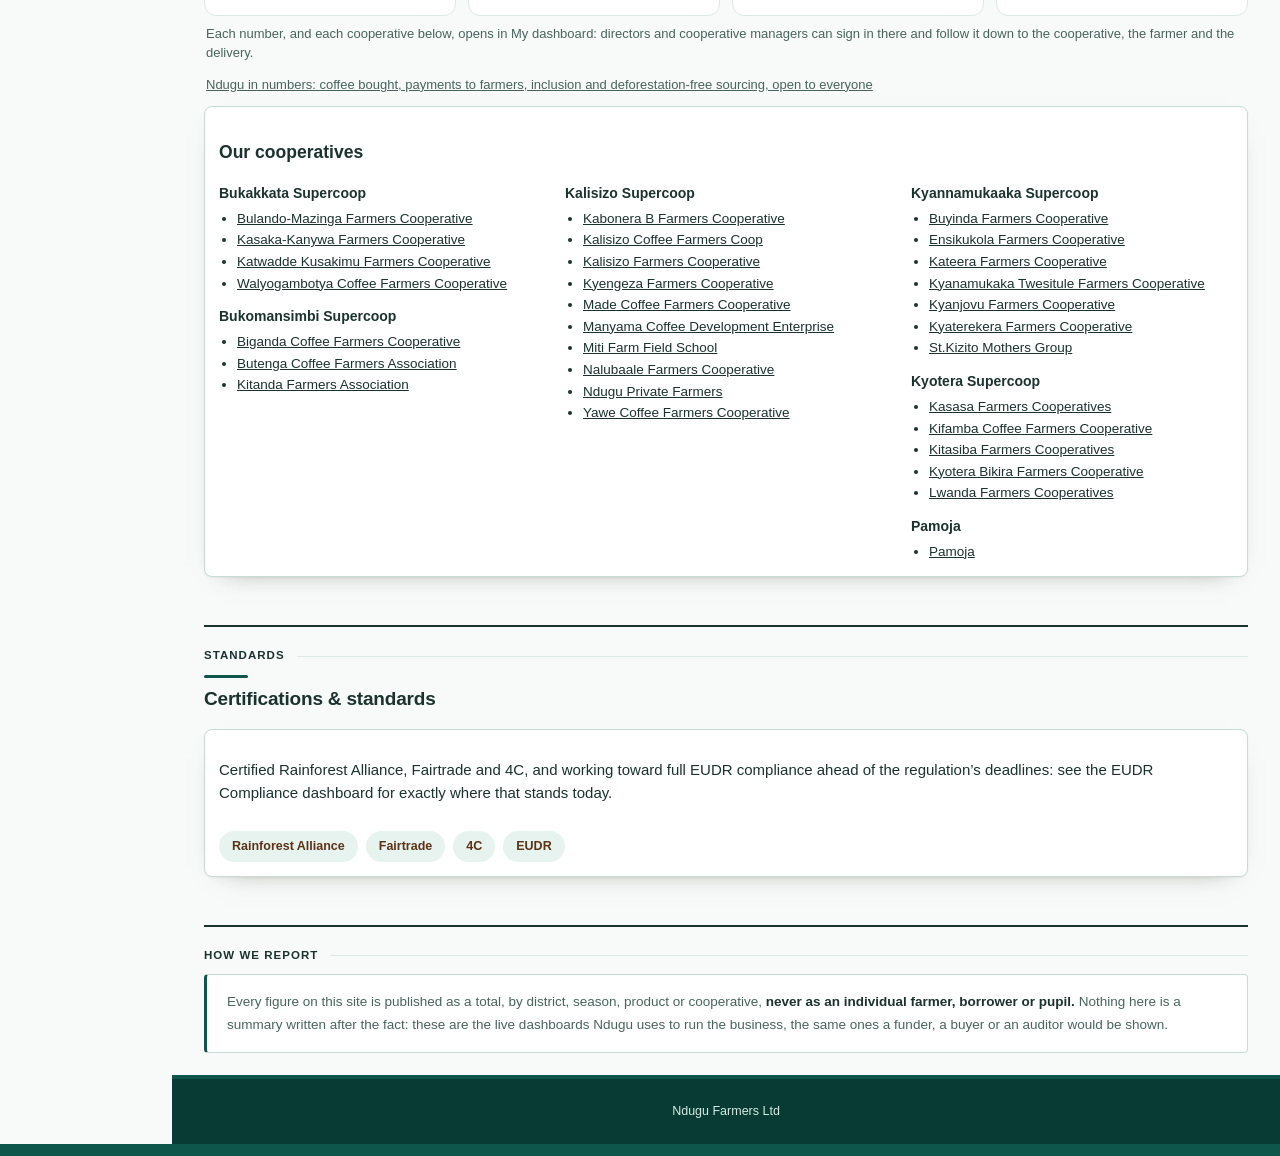
==== commit 8742d022: "Update dashboard (2026-11-28)" ====
--- a/about.html
+++ b/about.html
@@ -567,6 +567,17 @@
     padding:14px 16px; text-align:left; margin-top:16px;
   }
 
+  .numrow{display:grid; grid-template-columns:repeat(4,minmax(0,1fr)); gap:12px;}
+  @media (max-width:760px){ .numrow{grid-template-columns:repeat(2,minmax(0,1fr));} }
+  .numtile{display:block; padding:16px; border:1px solid var(--line); border-radius:12px; background:var(--card, #fff); color:inherit; text-decoration:none;}
+  .numtile:hover{border-color:var(--brand, #0E564C);}
+  .numtile b{display:block; font-size:28px; line-height:1.1; color:var(--brand, #0E564C);}
+  .numtile span{font-size:13.5px; color:var(--ink-soft, #555);}
+  .numnote{font-size:13px; color:var(--ink-soft, #555); margin:8px 2px 12px;}
+  .coopcols{columns:3 240px; column-gap:24px;}
+  .coopgrp{break-inside:avoid; margin:0 0 12px;}
+  .coopgrp h4{margin:0 0 4px; font-size:14px;}
+  .coopgrp ul{margin:0; padding-left:18px; font-size:13.5px; line-height:1.6;}
   /* ---------- About-only ---------- */
 
   /* Four-step story and the eight business-line cards share this grid: a
@@ -810,6 +821,16 @@
         </div>
       </div>
     </div>
+  </section>
+
+
+  <div class="part-rail"><span data-i18n="partNumbers">Ndugu in numbers</span></div>
+
+  <section id="sec-numbers">
+    <div class="numrow"><a class="numtile" href="portal.html#unit=director&tab=farmers"><b>11,375</b><span data-i18n="numFarmers"></span></a><a class="numtile" href="#sec-coops"><b>30</b><span data-i18n="numCoops"></span></a><a class="numtile" href="portal.html#unit=director"><b>6</b><span data-i18n="numSupers"></span></a><a class="numtile" href="portal.html#unit=director"><b>10</b><span data-i18n="numDistricts"></span></a></div>
+    <p class="numnote" data-i18n="numNote"></p>
+    <p class="numnote"><a href="./" data-i18n="numMore">Ndugu in numbers: coffee bought, payments to farmers, inclusion and deforestation-free sourcing, open to everyone</a></p>
+    <div class="panel" id="sec-coops"><h3 data-i18n="numCoopsH"></h3><div class="coopcols"><div class="coopgrp"><h4>Bukakkata Supercoop</h4><ul><li><a href="portal.html#unit=director&sup=Bukakkata%20Supercoop&coop=Bulando-Mazinga%20Farmers%20Cooperative">Bulando-Mazinga Farmers Cooperative</a></li><li><a href="portal.html#unit=director&sup=Bukakkata%20Supercoop&coop=Kasaka-Kanywa%20Farmers%20Cooperative">Kasaka-Kanywa Farmers Cooperative</a></li><li><a href="portal.html#unit=director&sup=Bukakkata%20Supercoop&coop=Katwadde%20Kusakimu%20Farmers%20Cooperative">Katwadde Kusakimu Farmers Cooperative</a></li><li><a href="portal.html#unit=director&sup=Bukakkata%20Supercoop&coop=Walyogambotya%20Coffee%20Farmers%20Cooperative">Walyogambotya Coffee Farmers Cooperative</a></li></ul></div><div class="coopgrp"><h4>Bukomansimbi Supercoop</h4><ul><li><a href="portal.html#unit=director&sup=Bukomansimbi%20Supercoop&coop=Biganda%20Coffee%20Farmers%20Cooperative">Biganda Coffee Farmers Cooperative</a></li><li><a href="portal.html#unit=director&sup=Bukomansimbi%20Supercoop&coop=Butenga%20Coffee%20Farmers%20Association">Butenga Coffee Farmers Association</a></li><li><a href="portal.html#unit=director&sup=Bukomansimbi%20Supercoop&coop=Kitanda%20Farmers%20Association">Kitanda Farmers Association</a></li></ul></div><div class="coopgrp"><h4>Kalisizo Supercoop</h4><ul><li><a href="portal.html#unit=director&sup=Kalisizo%20Supercoop&coop=Kabonera%20B%20Farmers%20Cooperative">Kabonera B Farmers Cooperative</a></li><li><a href="portal.html#unit=director&sup=Kalisizo%20Supercoop&coop=Kalisizo%20Coffee%20Farmers%20Coop">Kalisizo Coffee Farmers Coop</a></li><li><a href="portal.html#unit=director&sup=Kalisizo%20Supercoop&coop=Kalisizo%20Farmers%20Cooperative">Kalisizo Farmers Cooperative</a></li><li><a href="portal.html#unit=director&sup=Kalisizo%20Supercoop&coop=Kyengeza%20Farmers%20Cooperative">Kyengeza Farmers Cooperative</a></li><li><a href="portal.html#unit=director&sup=Kalisizo%20Supercoop&coop=Made%20Coffee%20Farmers%20Cooperative">Made Coffee Farmers Cooperative</a></li><li><a href="portal.html#unit=director&sup=Kalisizo%20Supercoop&coop=Manyama%20Coffee%20Development%20Enterprise">Manyama Coffee Development Enterprise</a></li><li><a href="portal.html#unit=director&sup=Kalisizo%20Supercoop&coop=Miti%20Farm%20Field%20School">Miti Farm Field School</a></li><li><a href="portal.html#unit=director&sup=Kalisizo%20Supercoop&coop=Nalubaale%20Farmers%20Cooperative">Nalubaale Farmers Cooperative</a></li><li><a href="portal.html#unit=director&sup=Kalisizo%20Supercoop&coop=Ndugu%20Private%20Farmers">Ndugu Private Farmers</a></li><li><a href="portal.html#unit=director&sup=Kalisizo%20Supercoop&coop=Yawe%20Coffee%20Farmers%20Cooperative">Yawe Coffee Farmers Cooperative</a></li></ul></div><div class="coopgrp"><h4>Kyannamukaaka Supercoop</h4><ul><li><a href="portal.html#unit=director&sup=Kyannamukaaka%20Supercoop&coop=Buyinda%20Farmers%20Cooperative">Buyinda Farmers Cooperative</a></li><li><a href="portal.html#unit=director&sup=Kyannamukaaka%20Supercoop&coop=Ensikukola%20Farmers%20Cooperative">Ensikukola Farmers Cooperative</a></li><li><a href="portal.html#unit=director&sup=Kyannamukaaka%20Supercoop&coop=Kateera%20Farmers%20Cooperative">Kateera Farmers Cooperative</a></li><li><a href="portal.html#unit=director&sup=Kyannamukaaka%20Supercoop&coop=Kyanamukaka%20Twesitule%20Farmers%20Cooperative">Kyanamukaka Twesitule Farmers Cooperative</a></li><li><a href="portal.html#unit=director&sup=Kyannamukaaka%20Supercoop&coop=Kyanjovu%20Farmers%20Cooperative">Kyanjovu Farmers Cooperative</a></li><li><a href="portal.html#unit=director&sup=Kyannamukaaka%20Supercoop&coop=Kyaterekera%20Farmers%20Cooperative">Kyaterekera Farmers Cooperative</a></li><li><a href="portal.html#unit=director&sup=Kyannamukaaka%20Supercoop&coop=St.Kizito%20Mothers%20Group">St.Kizito Mothers Group</a></li></ul></div><div class="coopgrp"><h4>Kyotera Supercoop</h4><ul><li><a href="portal.html#unit=director&sup=Kyotera%20Supercoop&coop=Kasasa%20Farmers%20Cooperatives">Kasasa Farmers Cooperatives</a></li><li><a href="portal.html#unit=director&sup=Kyotera%20Supercoop&coop=Kifamba%20Coffee%20Farmers%20Cooperative">Kifamba Coffee Farmers Cooperative</a></li><li><a href="portal.html#unit=director&sup=Kyotera%20Supercoop&coop=Kitasiba%20Farmers%20Cooperatives">Kitasiba Farmers Cooperatives</a></li><li><a href="portal.html#unit=director&sup=Kyotera%20Supercoop&coop=Kyotera%20Bikira%20Farmers%20Cooperative">Kyotera Bikira Farmers Cooperative</a></li><li><a href="portal.html#unit=director&sup=Kyotera%20Supercoop&coop=Lwanda%20Farmers%20Cooperatives">Lwanda Farmers Cooperatives</a></li></ul></div><div class="coopgrp"><h4>Pamoja</h4><ul><li><a href="portal.html#unit=director&sup=Pamoja&coop=Pamoja">Pamoja</a></li></ul></div></div></div>
   </section>
 
   <div class="part-rail"><span data-i18n="partStandards">Standards</span></div>
@@ -902,7 +923,11 @@
   standardsP:'Certified Rainforest Alliance, Fairtrade and 4C, and working toward full EUDR compliance ahead of the regulation’s deadlines: see the EUDR Compliance dashboard for exactly where that stands today.',
   partReport:'How we report',
   closingP:'Every figure on this site is published as a total, by district, season, product or cooperative, <b>never as an individual farmer, borrower or pupil.</b> Nothing here is a summary written after the fact: these are the live dashboards Ndugu uses to run the business, the same ones a funder, a buyer or an auditor would be shown.',
-  footTag:'Ndugu Farmers Ltd'
+  footTag:'Ndugu Farmers Ltd',
+  partNumbers:'Ndugu in numbers', numFarmers:'farmers registered', numCoops:'cooperatives', numSupers:'supercooperatives',
+  numDistricts:'districts', numCoopsH:'Our cooperatives', numNoSuper:'Not in a supercooperative',
+  numMore:'Ndugu in numbers: coffee bought, payments to farmers, inclusion and deforestation-free sourcing, open to everyone',
+  numNote:'Each number, and each cooperative below, opens in My dashboard: directors and cooperative managers can sign in there and follow it down to the cooperative, the farmer and the delivery.'
 },
 nl:{
   navTitle:'Navigatie', navPortal:'Mijn dashboard', navImpact:'Ndugu Impact',
@@ -946,7 +971,11 @@
   standardsP:'Gecertificeerd Rainforest Alliance, Fairtrade en 4C, en op weg naar volledige EUDR-naleving voor de deadlines van de verordening: zie het EUDR-nalevingsdashboard voor de actuele stand van zaken.',
   partReport:'Hoe we rapporteren',
   closingP:'Elk cijfer op deze site wordt gepubliceerd als totaal, per district, seizoen, product of coöperatie, <b>nooit als individuele boer, kredietnemer of leerling.</b> Niets hier is een achteraf geschreven samenvatting: dit zijn de dashboards waarop Ndugu het bedrijf draait, dezelfde die een financier, afnemer of auditor te zien krijgt.',
-  footTag:'Ndugu Farmers Ltd'
+  footTag:'Ndugu Farmers Ltd',
+  partNumbers:'Ndugu in cijfers', numFarmers:'geregistreerde boeren', numCoops:'coöperaties', numSupers:'supercoöperaties',
+  numDistricts:'districten', numCoopsH:'Onze coöperaties', numNoSuper:'Niet in een supercoöperatie',
+  numMore:'Ndugu in cijfers: ingekochte koffie, betalingen aan boeren, inclusie en ontbossingsvrije inkoop, voor iedereen toegankelijk',
+  numNote:'Elk getal en elke coöperatie hieronder opent in Mijn dashboard: directie en coöperatiemanagers kunnen daar inloggen en het volgen tot de coöperatie, de boer en de levering.'
 }
 };
 
